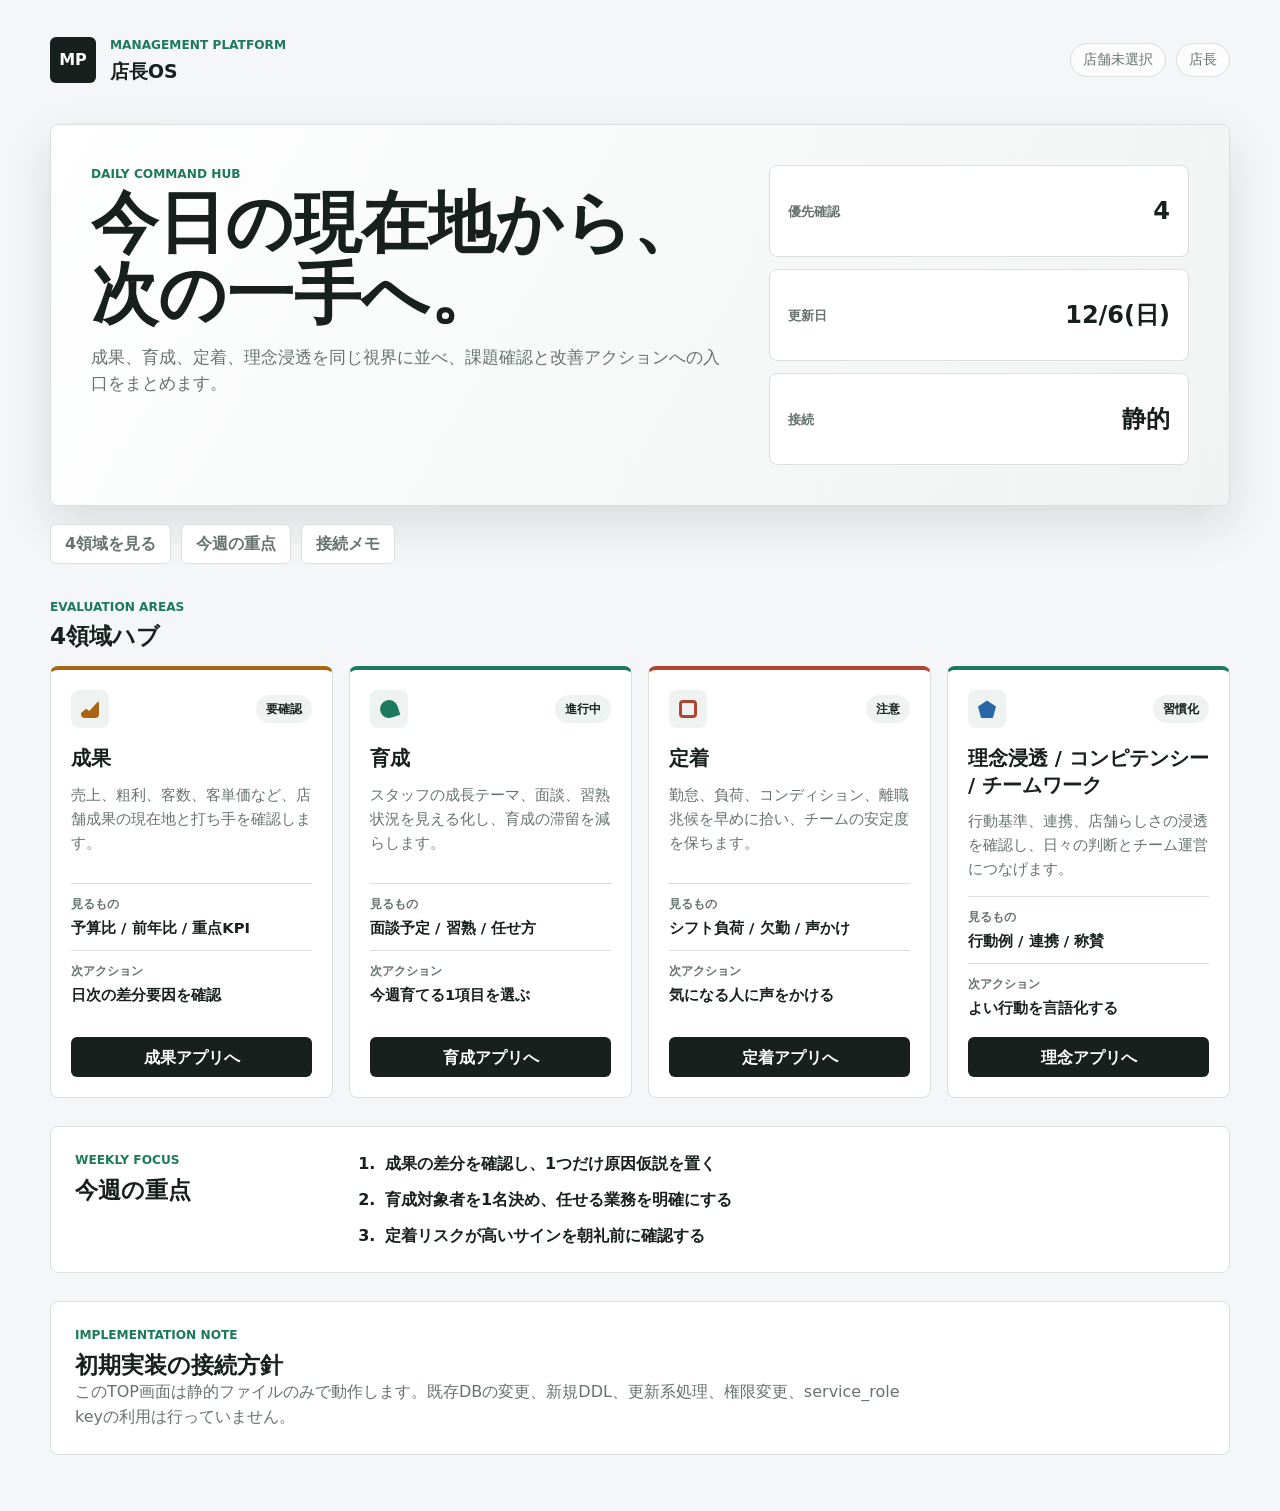
==== management-platform/index.html @ fd696320 "Add files via upload" ====
﻿<!doctype html>
<html lang="ja">
  <head>
    <meta charset="utf-8" />
    <meta name="viewport" content="width=device-width, initial-scale=1" />
    <title>店長Management Platform</title>
    <meta name="description" content="店長が成果、育成、定着、理念浸透の現在地と次アクションを確認するManagement Platform TOP画面" />
    <link rel="stylesheet" href="./styles.css" />
  </head>
  <body>
    <a class="skip-link" href="#domains">メインへ移動</a>
    <div class="app-shell">
      <header class="topbar" aria-label="Management Platform header">
        <div class="brand-lockup">
          <span class="brand-mark" aria-hidden="true">MP</span>
          <div>
            <p class="eyebrow">Management Platform</p>
            <h1>店長OS</h1>
          </div>
        </div>
        <div class="context-panel" aria-label="店舗コンテキスト">
          <span id="storeName">店舗未選択</span>
          <span id="managerName">店長</span>
        </div>
      </header>

      <main>
        <section class="hero" aria-labelledby="hero-title">
          <div class="hero-copy">
            <p class="eyebrow">Daily Command Hub</p>
            <h2 id="hero-title">今日の現在地から、次の一手へ。</h2>
            <p>成果、育成、定着、理念浸透を同じ視界に並べ、課題確認と改善アクションへの入口をまとめます。</p>
          </div>
          <div class="today-board" aria-label="本日の確認">
            <div><span class="metric-label">優先確認</span><strong id="priorityCount">4</strong></div>
            <div><span class="metric-label">更新日</span><strong id="updatedDate">-</strong></div>
            <div><span class="metric-label">接続</span><strong id="connectionState">静的</strong></div>
          </div>
        </section>

        <nav class="quick-actions" aria-label="クイックアクション">
          <a href="#domains">4領域を見る</a>
          <a href="#weekly-focus">今週の重点</a>
          <a href="#integration-note">接続メモ</a>
        </nav>

        <section class="section-heading" id="domains" aria-labelledby="domains-title">
          <p class="eyebrow">Evaluation Areas</p>
          <h2 id="domains-title">4領域ハブ</h2>
        </section>

        <section class="domain-grid" aria-label="店長評価4領域">
          <article class="domain-card" data-domain="sales" data-status="watch">
            <div class="card-topline"><span class="domain-icon sales" aria-hidden="true"></span><span class="status-chip" data-field="statusLabel">要確認</span></div>
            <h3>成果</h3>
            <p>売上、粗利、客数、客単価など、店舗成果の現在地と打ち手を確認します。</p>
            <dl class="card-metrics">
              <div><dt>見るもの</dt><dd>予算比 / 前年比 / 重点KPI</dd></div>
              <div><dt>次アクション</dt><dd><span data-field="nextAction">日次の差分要因を確認</span></dd></div>
            </dl>
            <a class="card-link" href="./sales/" aria-label="成果アプリへ移動">成果アプリへ</a>
          </article>

          <article class="domain-card" data-domain="training" data-status="steady">
            <div class="card-topline"><span class="domain-icon growth" aria-hidden="true"></span><span class="status-chip" data-field="statusLabel">進行中</span></div>
            <h3>育成</h3>
            <p>スタッフの成長テーマ、面談、習熟状況を見える化し、育成の滞留を減らします。</p>
            <dl class="card-metrics">
              <div><dt>見るもの</dt><dd>面談予定 / 習熟 / 任せ方</dd></div>
              <div><dt>次アクション</dt><dd><span data-field="nextAction">今週育てる1項目を選ぶ</span></dd></div>
            </dl>
            <a class="card-link" href="./training/" aria-label="育成アプリへ移動">育成アプリへ</a>
          </article>

          <article class="domain-card" data-domain="retention" data-status="risk">
            <div class="card-topline"><span class="domain-icon retention" aria-hidden="true"></span><span class="status-chip" data-field="statusLabel">注意</span></div>
            <h3>定着</h3>
            <p>勤怠、負荷、コンディション、離職兆候を早めに拾い、チームの安定度を保ちます。</p>
            <dl class="card-metrics">
              <div><dt>見るもの</dt><dd>シフト負荷 / 欠勤 / 声かけ</dd></div>
              <div><dt>次アクション</dt><dd><span data-field="nextAction">気になる人に声をかける</span></dd></div>
            </dl>
            <a class="card-link" href="./retention/" aria-label="定着アプリへ移動">定着アプリへ</a>
          </article>

          <article class="domain-card" data-domain="culture" data-status="steady">
            <div class="card-topline"><span class="domain-icon culture" aria-hidden="true"></span><span class="status-chip" data-field="statusLabel">習慣化</span></div>
            <h3>理念浸透 / コンピテンシー / チームワーク</h3>
            <p>行動基準、連携、店舗らしさの浸透を確認し、日々の判断とチーム運営につなげます。</p>
            <dl class="card-metrics">
              <div><dt>見るもの</dt><dd>行動例 / 連携 / 称賛</dd></div>
              <div><dt>次アクション</dt><dd><span data-field="nextAction">よい行動を言語化する</span></dd></div>
            </dl>
            <a class="card-link" href="./culture/" aria-label="理念浸透アプリへ移動">理念アプリへ</a>
          </article>
        </section>

        <section class="focus-band" id="weekly-focus" aria-labelledby="focus-title">
          <div><p class="eyebrow">Weekly Focus</p><h2 id="focus-title">今週の重点</h2></div>
          <ol class="focus-list">
            <li>成果の差分を確認し、1つだけ原因仮説を置く</li>
            <li>育成対象者を1名決め、任せる業務を明確にする</li>
            <li>定着リスクが高いサインを朝礼前に確認する</li>
          </ol>
        </section>

        <section class="integration-note" id="integration-note" aria-labelledby="integration-title">
          <p class="eyebrow">Implementation Note</p>
          <h2 id="integration-title">初期実装の接続方針</h2>
          <p>このTOP画面は静的ファイルのみで動作します。既存DBの変更、新規DDL、更新系処理、権限変更、service_role keyの利用は行っていません。</p>
        </section>
      </main>
    </div>
    <script src="./config.js"></script>
    <script src="./app.js"></script>
  </body>
</html>
---- management-platform/styles.css ----
﻿:root {
  --page: #f4f6f8;
  --surface: #ffffff;
  --surface-soft: #eef3f1;
  --ink: #17201c;
  --muted: #66736d;
  --line: #d9e0dc;
  --green: #1d7a5c;
  --blue: #2868a8;
  --amber: #a96612;
  --red: #b24532;
  --shadow: 0 18px 48px rgba(23, 32, 28, 0.12);
}

* { box-sizing: border-box; }
html { scroll-behavior: smooth; }
body {
  margin: 0;
  background: var(--page);
  color: var(--ink);
  font-family: "Hiragino Sans", "Yu Gothic", "Meiryo", system-ui, -apple-system, BlinkMacSystemFont, "Segoe UI", sans-serif;
  line-height: 1.6;
}
a { color: inherit; }

.skip-link {
  left: 16px;
  position: absolute;
  top: -48px;
  z-index: 20;
  background: var(--ink);
  color: white;
  padding: 10px 14px;
  border-radius: 4px;
}
.skip-link:focus { top: 16px; }

.app-shell {
  width: min(1180px, calc(100% - 32px));
  margin: 0 auto;
  padding: 24px 0 56px;
}

.topbar {
  min-height: 72px;
  display: flex;
  align-items: center;
  justify-content: space-between;
  gap: 16px;
}
.brand-lockup { display: flex; align-items: center; gap: 14px; }
.brand-mark {
  width: 46px;
  height: 46px;
  display: inline-grid;
  place-items: center;
  border-radius: 6px;
  background: var(--ink);
  color: white;
  font-weight: 800;
  letter-spacing: 0;
}
.eyebrow {
  margin: 0 0 4px;
  color: var(--green);
  font-size: 0.76rem;
  font-weight: 800;
  letter-spacing: 0;
  text-transform: uppercase;
}
h1, h2, h3, p { margin-top: 0; }
h1 { margin-bottom: 0; font-size: 1.18rem; line-height: 1.25; }
.context-panel { display: flex; align-items: center; gap: 10px; color: var(--muted); font-size: 0.9rem; }
.context-panel span {
  min-height: 34px;
  display: inline-flex;
  align-items: center;
  border: 1px solid var(--line);
  border-radius: 999px;
  background: rgba(255, 255, 255, 0.72);
  padding: 0 12px;
}

.hero {
  display: grid;
  grid-template-columns: minmax(0, 1fr) minmax(300px, 420px);
  gap: 28px;
  align-items: stretch;
  margin-top: 28px;
  padding: 40px;
  border: 1px solid var(--line);
  border-radius: 8px;
  background:
    linear-gradient(120deg, rgba(255, 255, 255, 0.98), rgba(238, 243, 241, 0.88)),
    repeating-linear-gradient(90deg, rgba(29, 122, 92, 0.08) 0 1px, transparent 1px 64px);
  box-shadow: var(--shadow);
}
.hero-copy { max-width: 720px; }
.hero h2 { margin-bottom: 14px; font-size: 4.2rem; line-height: 1.05; letter-spacing: 0; }
.hero p:not(.eyebrow) { max-width: 640px; margin-bottom: 0; color: var(--muted); font-size: 1.05rem; }
.today-board { display: grid; grid-template-columns: 1fr; gap: 12px; align-content: center; }
.today-board > div {
  min-height: 92px;
  display: flex;
  align-items: center;
  justify-content: space-between;
  gap: 16px;
  border: 1px solid var(--line);
  border-radius: 8px;
  background: var(--surface);
  padding: 18px;
}
.metric-label { color: var(--muted); font-size: 0.82rem; font-weight: 700; }
.today-board strong { font-size: 1.5rem; }

.quick-actions { display: flex; flex-wrap: wrap; gap: 10px; margin: 18px 0 34px; }
.quick-actions a, .card-link {
  min-height: 40px;
  display: inline-flex;
  align-items: center;
  justify-content: center;
  border-radius: 6px;
  font-weight: 800;
  text-decoration: none;
}
.quick-actions a { border: 1px solid var(--line); background: var(--surface); padding: 0 14px; color: var(--muted); }
.quick-actions a:hover, .quick-actions a:focus-visible { color: var(--ink); border-color: #a9b7b0; }

.section-heading { margin-bottom: 16px; }
.section-heading h2, .focus-band h2, .integration-note h2 { margin-bottom: 0; font-size: 1.45rem; line-height: 1.25; }
.domain-grid { display: grid; grid-template-columns: repeat(4, minmax(0, 1fr)); gap: 16px; }
.domain-card {
  min-height: 430px;
  display: flex;
  flex-direction: column;
  border: 1px solid var(--line);
  border-radius: 8px;
  background: var(--surface);
  padding: 20px;
}
.domain-card[data-status="risk"] { border-top: 4px solid var(--red); }
.domain-card[data-status="watch"] { border-top: 4px solid var(--amber); }
.domain-card[data-status="steady"] { border-top: 4px solid var(--green); }
.card-topline { display: flex; align-items: center; justify-content: space-between; gap: 12px; margin-bottom: 18px; }
.domain-icon { width: 38px; height: 38px; display: inline-block; border-radius: 8px; position: relative; background: var(--surface-soft); }
.domain-icon::after { content: ""; position: absolute; inset: 10px; border-radius: 4px; }
.domain-icon.sales::after { background: var(--amber); clip-path: polygon(0 70%, 28% 46%, 46% 58%, 100% 0, 100% 100%, 0 100%); }
.domain-icon.growth::after { background: var(--green); border-radius: 999px 999px 4px 999px; transform: rotate(-18deg); }
.domain-icon.retention::after { border: 3px solid var(--red); }
.domain-icon.culture::after { background: var(--blue); clip-path: polygon(50% 0, 100% 34%, 82% 100%, 18% 100%, 0 34%); }
.status-chip { min-height: 28px; display: inline-flex; align-items: center; border-radius: 999px; background: var(--surface-soft); color: var(--ink); padding: 0 10px; font-size: 0.78rem; font-weight: 800; }
.domain-card h3 { margin-bottom: 10px; font-size: 1.22rem; line-height: 1.35; }
.domain-card p { color: var(--muted); font-size: 0.94rem; }
.card-metrics { display: grid; gap: 10px; margin: auto 0 18px; }
.card-metrics div { border-top: 1px solid var(--line); padding-top: 10px; }
.card-metrics dt { color: var(--muted); font-size: 0.78rem; font-weight: 800; }
.card-metrics dd { margin: 2px 0 0; font-size: 0.92rem; font-weight: 700; }
.card-link { width: 100%; margin-top: auto; background: var(--ink); color: white; padding: 0 14px; }
.card-link:hover, .card-link:focus-visible { background: #2d3933; }

.focus-band, .integration-note { margin-top: 28px; border: 1px solid var(--line); border-radius: 8px; background: var(--surface); padding: 24px; }
.focus-band { display: grid; grid-template-columns: 260px minmax(0, 1fr); gap: 24px; }
.focus-list { display: grid; gap: 10px; margin: 0; padding-left: 22px; }
.focus-list li { padding-left: 4px; font-weight: 700; }
.integration-note p:not(.eyebrow) { max-width: 840px; margin-bottom: 0; color: var(--muted); }

@media (max-width: 980px) {
  .hero, .focus-band { grid-template-columns: 1fr; }
  .domain-grid { grid-template-columns: repeat(2, minmax(0, 1fr)); }
  .hero h2 { font-size: 3.1rem; }
}
@media (max-width: 640px) {
  .app-shell { width: min(100% - 20px, 1180px); padding-top: 12px; }
  .topbar, .context-panel { align-items: flex-start; flex-direction: column; }
  .context-panel { width: 100%; gap: 8px; }
  .context-panel span { width: 100%; }
  .hero { margin-top: 18px; padding: 24px 18px; }
  .hero h2 { font-size: 2.25rem; }
  .domain-grid { grid-template-columns: 1fr; }
  .domain-card { min-height: auto; }
}

.placeholder-page {
  max-width: 780px;
  margin-top: 56px;
  border: 1px solid var(--line);
  border-radius: 8px;
  background: var(--surface);
  padding: 32px;
  box-shadow: var(--shadow);
}
.placeholder-page h2 {
  margin-bottom: 14px;
  font-size: 2.4rem;
  line-height: 1.15;
  letter-spacing: 0;
}
.placeholder-page p:not(.eyebrow) {
  color: var(--muted);
}
.back-link {
  min-height: 40px;
  display: inline-flex;
  align-items: center;
  justify-content: center;
  margin-top: 10px;
  border-radius: 6px;
  background: var(--ink);
  color: white;
  font-weight: 800;
  padding: 0 14px;
  text-decoration: none;
}
.back-link:hover,
.back-link:focus-visible {
  background: #2d3933;
}
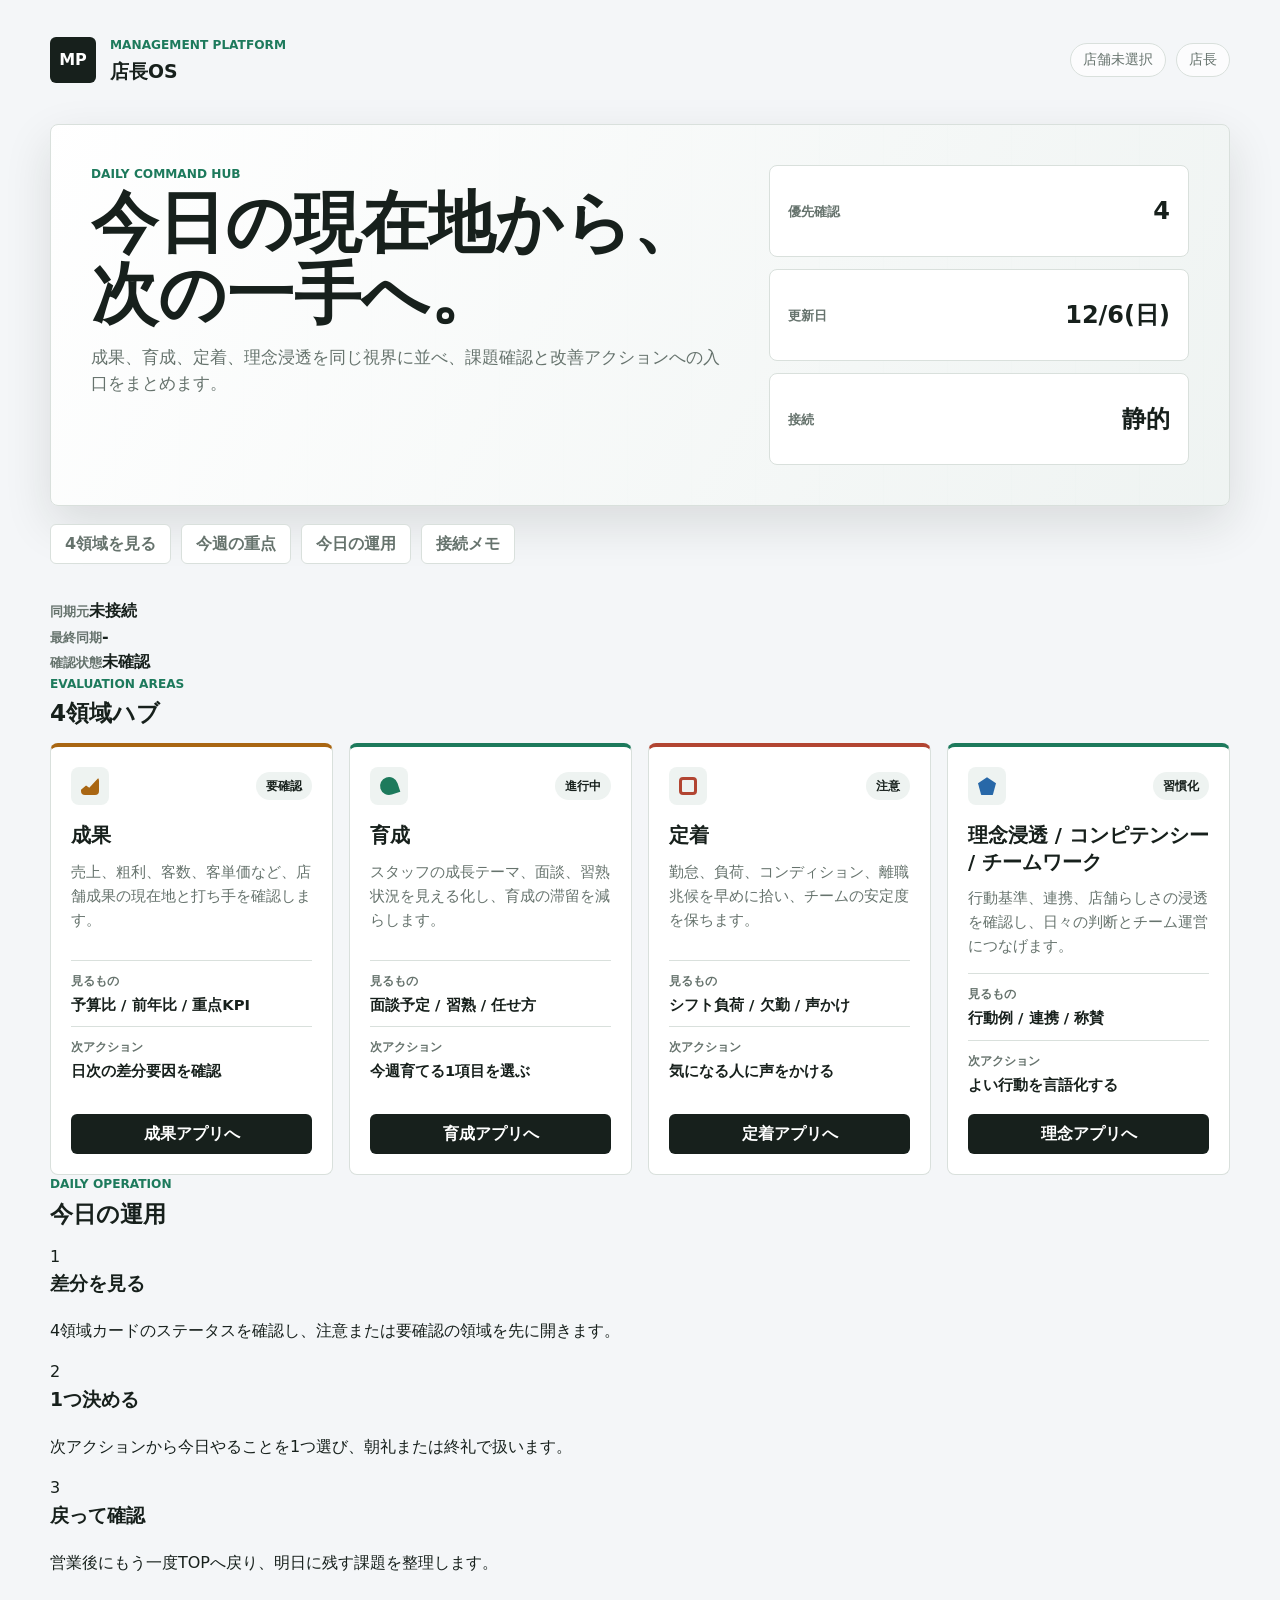
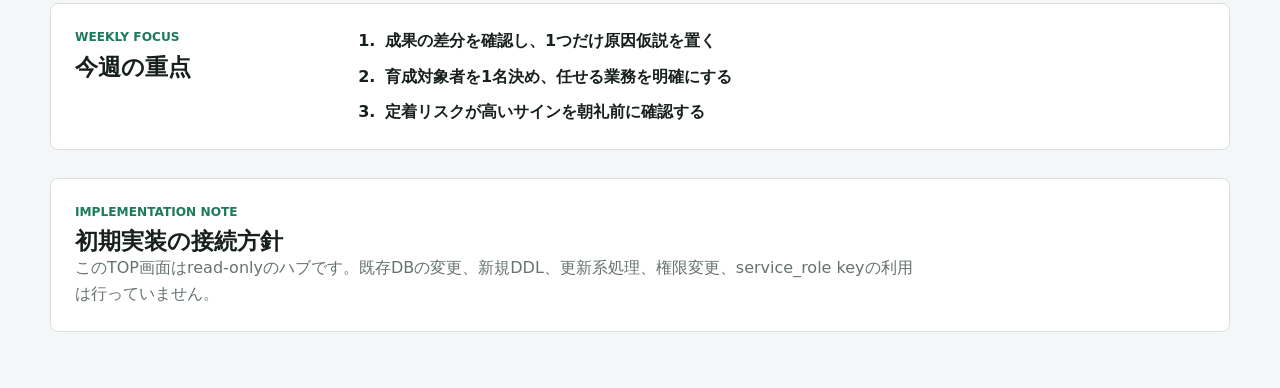
==== commit 7db29c1a: "Brush up management platform UI" ====
--- a/management-platform/index.html
+++ b/management-platform/index.html
@@ -41,8 +41,15 @@
         <nav class="quick-actions" aria-label="クイックアクション">
           <a href="#domains">4領域を見る</a>
           <a href="#weekly-focus">今週の重点</a>
+          <a href="#today-actions">今日の運用</a>
           <a href="#integration-note">接続メモ</a>
         </nav>
+
+        <section class="ops-strip" aria-label="運用状況">
+          <div><span class="metric-label">同期元</span><strong id="summarySource">未接続</strong></div>
+          <div><span class="metric-label">最終同期</span><strong id="lastSyncedAt">-</strong></div>
+          <div><span class="metric-label">確認状態</span><strong id="reviewState">未確認</strong></div>
+        </section>
 
         <section class="section-heading" id="domains" aria-labelledby="domains-title">
           <p class="eyebrow">Evaluation Areas</p>
@@ -53,46 +60,70 @@
           <article class="domain-card" data-domain="sales" data-status="watch">
             <div class="card-topline"><span class="domain-icon sales" aria-hidden="true"></span><span class="status-chip" data-field="statusLabel">要確認</span></div>
             <h3>成果</h3>
-            <p>売上、粗利、客数、客単価など、店舗成果の現在地と打ち手を確認します。</p>
+            <p data-field="domainSummary">売上、粗利、客数、客単価など、店舗成果の現在地と打ち手を確認します。</p>
             <dl class="card-metrics">
               <div><dt>見るもの</dt><dd>予算比 / 前年比 / 重点KPI</dd></div>
               <div><dt>次アクション</dt><dd><span data-field="nextAction">日次の差分要因を確認</span></dd></div>
             </dl>
-            <a class="card-link" href="./sales/" aria-label="成果アプリへ移動">成果アプリへ</a>
+            <a class="card-link" href="https://script.google.com/macros/s/AKfycbyZo63D_wNZaDIaAtHycoyLkWolAkKbf4u1-_vK8gCiveAQz0XOMLBEYVB-SSQOfNx4/exec" target="_blank" rel="noopener noreferrer" aria-label="成果アプリを新しいタブで開く">成果アプリへ</a>
           </article>
 
           <article class="domain-card" data-domain="training" data-status="steady">
             <div class="card-topline"><span class="domain-icon growth" aria-hidden="true"></span><span class="status-chip" data-field="statusLabel">進行中</span></div>
             <h3>育成</h3>
-            <p>スタッフの成長テーマ、面談、習熟状況を見える化し、育成の滞留を減らします。</p>
+            <p data-field="domainSummary">スタッフの成長テーマ、面談、習熟状況を見える化し、育成の滞留を減らします。</p>
             <dl class="card-metrics">
               <div><dt>見るもの</dt><dd>面談予定 / 習熟 / 任せ方</dd></div>
               <div><dt>次アクション</dt><dd><span data-field="nextAction">今週育てる1項目を選ぶ</span></dd></div>
             </dl>
-            <a class="card-link" href="./training/" aria-label="育成アプリへ移動">育成アプリへ</a>
+            <a class="card-link" href="https://script.google.com/a/macros/idea-nov.com/s/AKfycbxKLThF4TN18-OwaOFKbqwoPPSAHB7HH4v3_IkTXEmAGrhDJyzS1GfkfC1GFGiA7vUZew/exec?page=home" target="_blank" rel="noopener noreferrer" aria-label="育成アプリを新しいタブで開く">育成アプリへ</a>
           </article>
 
           <article class="domain-card" data-domain="retention" data-status="risk">
             <div class="card-topline"><span class="domain-icon retention" aria-hidden="true"></span><span class="status-chip" data-field="statusLabel">注意</span></div>
             <h3>定着</h3>
-            <p>勤怠、負荷、コンディション、離職兆候を早めに拾い、チームの安定度を保ちます。</p>
+            <p data-field="domainSummary">勤怠、負荷、コンディション、離職兆候を早めに拾い、チームの安定度を保ちます。</p>
             <dl class="card-metrics">
               <div><dt>見るもの</dt><dd>シフト負荷 / 欠勤 / 声かけ</dd></div>
               <div><dt>次アクション</dt><dd><span data-field="nextAction">気になる人に声をかける</span></dd></div>
             </dl>
-            <a class="card-link" href="./retention/" aria-label="定着アプリへ移動">定着アプリへ</a>
+            <a class="card-link" href="https://script.google.com/a/macros/idea-nov.com/s/AKfycbwW8YZDEC_KAcWTD1Xym1un5qFlgoDW9KzBvENLfnbrCECn0WUTMC3d2RikfP9NiAER/exec" target="_blank" rel="noopener noreferrer" aria-label="定着アプリを新しいタブで開く">定着アプリへ</a>
           </article>
 
           <article class="domain-card" data-domain="culture" data-status="steady">
             <div class="card-topline"><span class="domain-icon culture" aria-hidden="true"></span><span class="status-chip" data-field="statusLabel">習慣化</span></div>
             <h3>理念浸透 / コンピテンシー / チームワーク</h3>
-            <p>行動基準、連携、店舗らしさの浸透を確認し、日々の判断とチーム運営につなげます。</p>
+            <p data-field="domainSummary">行動基準、連携、店舗らしさの浸透を確認し、日々の判断とチーム運営につなげます。</p>
             <dl class="card-metrics">
               <div><dt>見るもの</dt><dd>行動例 / 連携 / 称賛</dd></div>
               <div><dt>次アクション</dt><dd><span data-field="nextAction">よい行動を言語化する</span></dd></div>
             </dl>
             <a class="card-link" href="./culture/" aria-label="理念浸透アプリへ移動">理念アプリへ</a>
           </article>
+        </section>
+
+        <section class="today-actions" id="today-actions" aria-labelledby="today-actions-title">
+          <div class="section-heading compact">
+            <p class="eyebrow">Daily Operation</p>
+            <h2 id="today-actions-title">今日の運用</h2>
+          </div>
+          <div class="action-board">
+            <article>
+              <span class="step-number">1</span>
+              <h3>差分を見る</h3>
+              <p>4領域カードのステータスを確認し、注意または要確認の領域を先に開きます。</p>
+            </article>
+            <article>
+              <span class="step-number">2</span>
+              <h3>1つ決める</h3>
+              <p>次アクションから今日やることを1つ選び、朝礼または終礼で扱います。</p>
+            </article>
+            <article>
+              <span class="step-number">3</span>
+              <h3>戻って確認</h3>
+              <p>営業後にもう一度TOPへ戻り、明日に残す課題を整理します。</p>
+            </article>
+          </div>
         </section>
 
         <section class="focus-band" id="weekly-focus" aria-labelledby="focus-title">
@@ -107,11 +138,11 @@
         <section class="integration-note" id="integration-note" aria-labelledby="integration-title">
           <p class="eyebrow">Implementation Note</p>
           <h2 id="integration-title">初期実装の接続方針</h2>
-          <p>このTOP画面は静的ファイルのみで動作します。既存DBの変更、新規DDL、更新系処理、権限変更、service_role keyの利用は行っていません。</p>
+          <p>このTOP画面はread-onlyのハブです。既存DBの変更、新規DDL、更新系処理、権限変更、service_role keyの利用は行っていません。</p>
         </section>
       </main>
     </div>
-    <script src="./config.js"></script>
+    <script src="./config.js"></script>
     <script src="./app.js"></script>
   </body>
 </html>
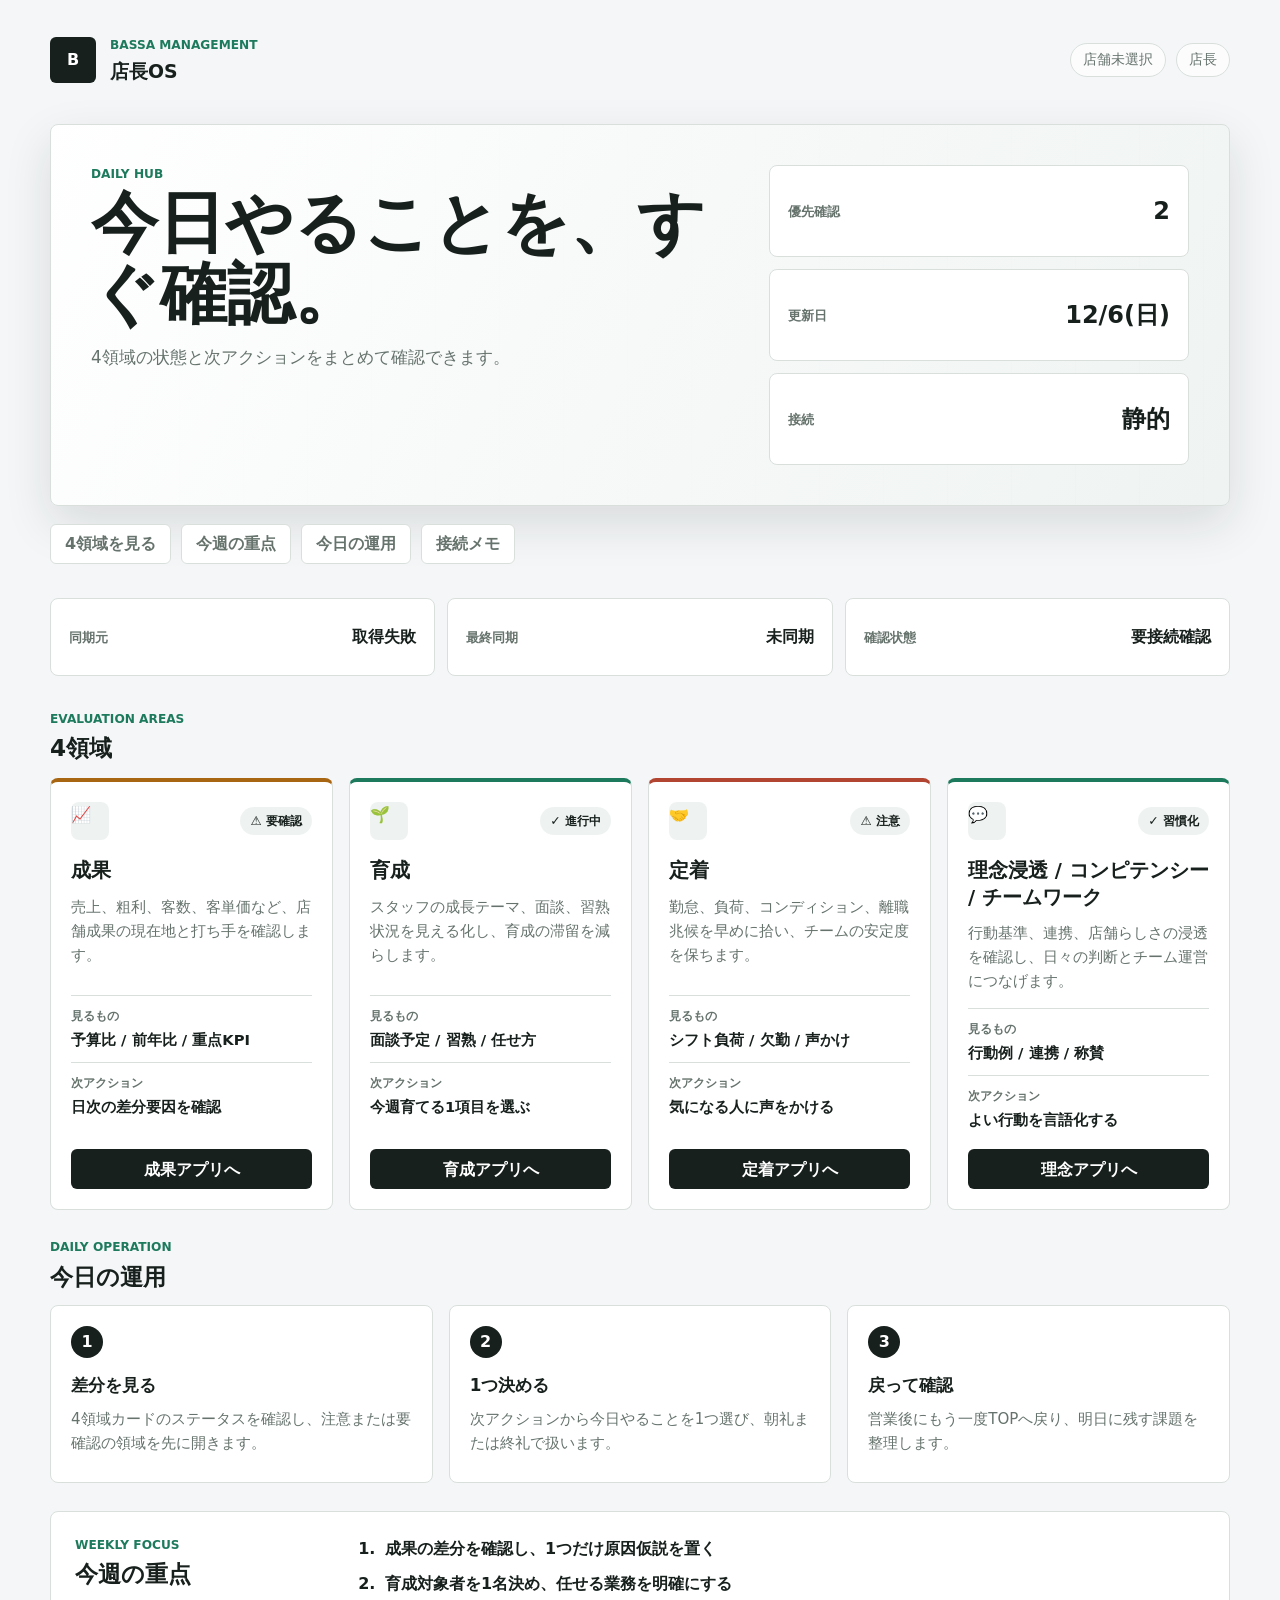
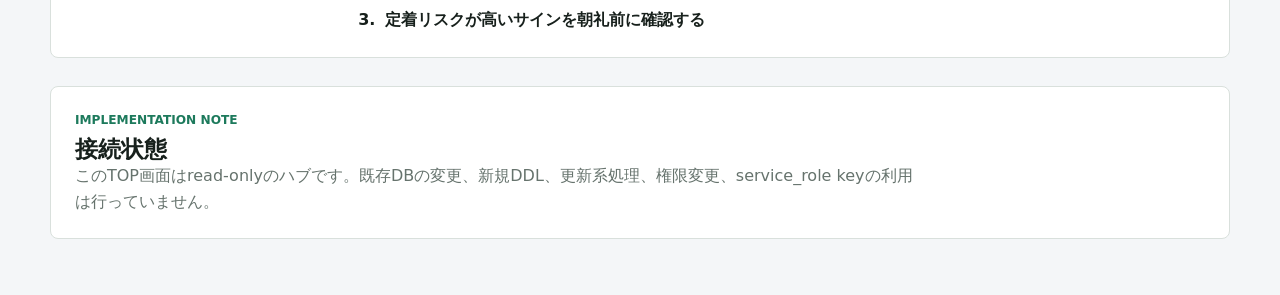
==== commit 6640f16f: "Apply BASSA design system tone" ====
--- a/management-platform/index.html
+++ b/management-platform/index.html
@@ -12,9 +12,9 @@
     <div class="app-shell">
       <header class="topbar" aria-label="Management Platform header">
         <div class="brand-lockup">
-          <span class="brand-mark" aria-hidden="true">MP</span>
+          <span class="brand-mark" aria-hidden="true">B</span>
           <div>
-            <p class="eyebrow">Management Platform</p>
+            <p class="eyebrow">BASSA Management</p>
             <h1>店長OS</h1>
           </div>
         </div>
@@ -27,9 +27,9 @@
       <main>
         <section class="hero" aria-labelledby="hero-title">
           <div class="hero-copy">
-            <p class="eyebrow">Daily Command Hub</p>
-            <h2 id="hero-title">今日の現在地から、次の一手へ。</h2>
-            <p>成果、育成、定着、理念浸透を同じ視界に並べ、課題確認と改善アクションへの入口をまとめます。</p>
+            <p class="eyebrow">Daily Hub</p>
+            <h2 id="hero-title">今日やることを、すぐ確認。</h2>
+            <p>4領域の状態と次アクションをまとめて確認できます。</p>
           </div>
           <div class="today-board" aria-label="本日の確認">
             <div><span class="metric-label">優先確認</span><strong id="priorityCount">4</strong></div>
@@ -53,12 +53,12 @@
 
         <section class="section-heading" id="domains" aria-labelledby="domains-title">
           <p class="eyebrow">Evaluation Areas</p>
-          <h2 id="domains-title">4領域ハブ</h2>
+          <h2 id="domains-title">4領域</h2>
         </section>
 
         <section class="domain-grid" aria-label="店長評価4領域">
           <article class="domain-card" data-domain="sales" data-status="watch">
-            <div class="card-topline"><span class="domain-icon sales" aria-hidden="true"></span><span class="status-chip" data-field="statusLabel">要確認</span></div>
+            <div class="card-topline"><span class="domain-icon" aria-hidden="true">📈</span><span class="status-chip" data-field="statusLabel">⚠️ 要確認</span></div>
             <h3>成果</h3>
             <p data-field="domainSummary">売上、粗利、客数、客単価など、店舗成果の現在地と打ち手を確認します。</p>
             <dl class="card-metrics">
@@ -69,7 +69,7 @@
           </article>
 
           <article class="domain-card" data-domain="training" data-status="steady">
-            <div class="card-topline"><span class="domain-icon growth" aria-hidden="true"></span><span class="status-chip" data-field="statusLabel">進行中</span></div>
+            <div class="card-topline"><span class="domain-icon" aria-hidden="true">🌱</span><span class="status-chip" data-field="statusLabel">✓ 進行中</span></div>
             <h3>育成</h3>
             <p data-field="domainSummary">スタッフの成長テーマ、面談、習熟状況を見える化し、育成の滞留を減らします。</p>
             <dl class="card-metrics">
@@ -80,7 +80,7 @@
           </article>
 
           <article class="domain-card" data-domain="retention" data-status="risk">
-            <div class="card-topline"><span class="domain-icon retention" aria-hidden="true"></span><span class="status-chip" data-field="statusLabel">注意</span></div>
+            <div class="card-topline"><span class="domain-icon" aria-hidden="true">🤝</span><span class="status-chip" data-field="statusLabel">⚠️ 注意</span></div>
             <h3>定着</h3>
             <p data-field="domainSummary">勤怠、負荷、コンディション、離職兆候を早めに拾い、チームの安定度を保ちます。</p>
             <dl class="card-metrics">
@@ -91,7 +91,7 @@
           </article>
 
           <article class="domain-card" data-domain="culture" data-status="steady">
-            <div class="card-topline"><span class="domain-icon culture" aria-hidden="true"></span><span class="status-chip" data-field="statusLabel">習慣化</span></div>
+            <div class="card-topline"><span class="domain-icon" aria-hidden="true">💬</span><span class="status-chip" data-field="statusLabel">✓ 習慣化</span></div>
             <h3>理念浸透 / コンピテンシー / チームワーク</h3>
             <p data-field="domainSummary">行動基準、連携、店舗らしさの浸透を確認し、日々の判断とチーム運営につなげます。</p>
             <dl class="card-metrics">
@@ -137,7 +137,7 @@
 
         <section class="integration-note" id="integration-note" aria-labelledby="integration-title">
           <p class="eyebrow">Implementation Note</p>
-          <h2 id="integration-title">初期実装の接続方針</h2>
+          <h2 id="integration-title">接続状態</h2>
           <p>このTOP画面はread-onlyのハブです。既存DBの変更、新規DDL、更新系処理、権限変更、service_role keyの利用は行っていません。</p>
         </section>
       </main>
@@ -148,3 +148,5 @@
 </html>
 
 
+
+
--- a/management-platform/styles.css
+++ b/management-platform/styles.css
@@ -215,3 +215,69 @@
 .back-link:focus-visible {
   background: #2d3933;
 }
+
+.ops-strip {
+  display: grid;
+  grid-template-columns: repeat(3, minmax(0, 1fr));
+  gap: 12px;
+  margin: 0 0 34px;
+}
+.ops-strip > div {
+  min-height: 78px;
+  display: flex;
+  align-items: center;
+  justify-content: space-between;
+  gap: 12px;
+  border: 1px solid var(--line);
+  border-radius: 8px;
+  background: var(--surface);
+  padding: 16px 18px;
+}
+.ops-strip strong {
+  font-size: 1rem;
+  text-align: right;
+}
+.section-heading.compact {
+  margin-bottom: 14px;
+}
+.today-actions {
+  margin-top: 28px;
+}
+.action-board {
+  display: grid;
+  grid-template-columns: repeat(3, minmax(0, 1fr));
+  gap: 16px;
+}
+.action-board article {
+  min-height: 178px;
+  border: 1px solid var(--line);
+  border-radius: 8px;
+  background: var(--surface);
+  padding: 20px;
+}
+.step-number {
+  width: 32px;
+  height: 32px;
+  display: inline-grid;
+  place-items: center;
+  border-radius: 999px;
+  background: var(--ink);
+  color: white;
+  font-weight: 800;
+  margin-bottom: 14px;
+}
+.action-board h3 {
+  margin-bottom: 8px;
+  font-size: 1.05rem;
+}
+.action-board p {
+  color: var(--muted);
+  margin-bottom: 0;
+  font-size: 0.94rem;
+}
+@media (max-width: 980px) {
+  .ops-strip,
+  .action-board {
+    grid-template-columns: 1fr;
+  }
+}
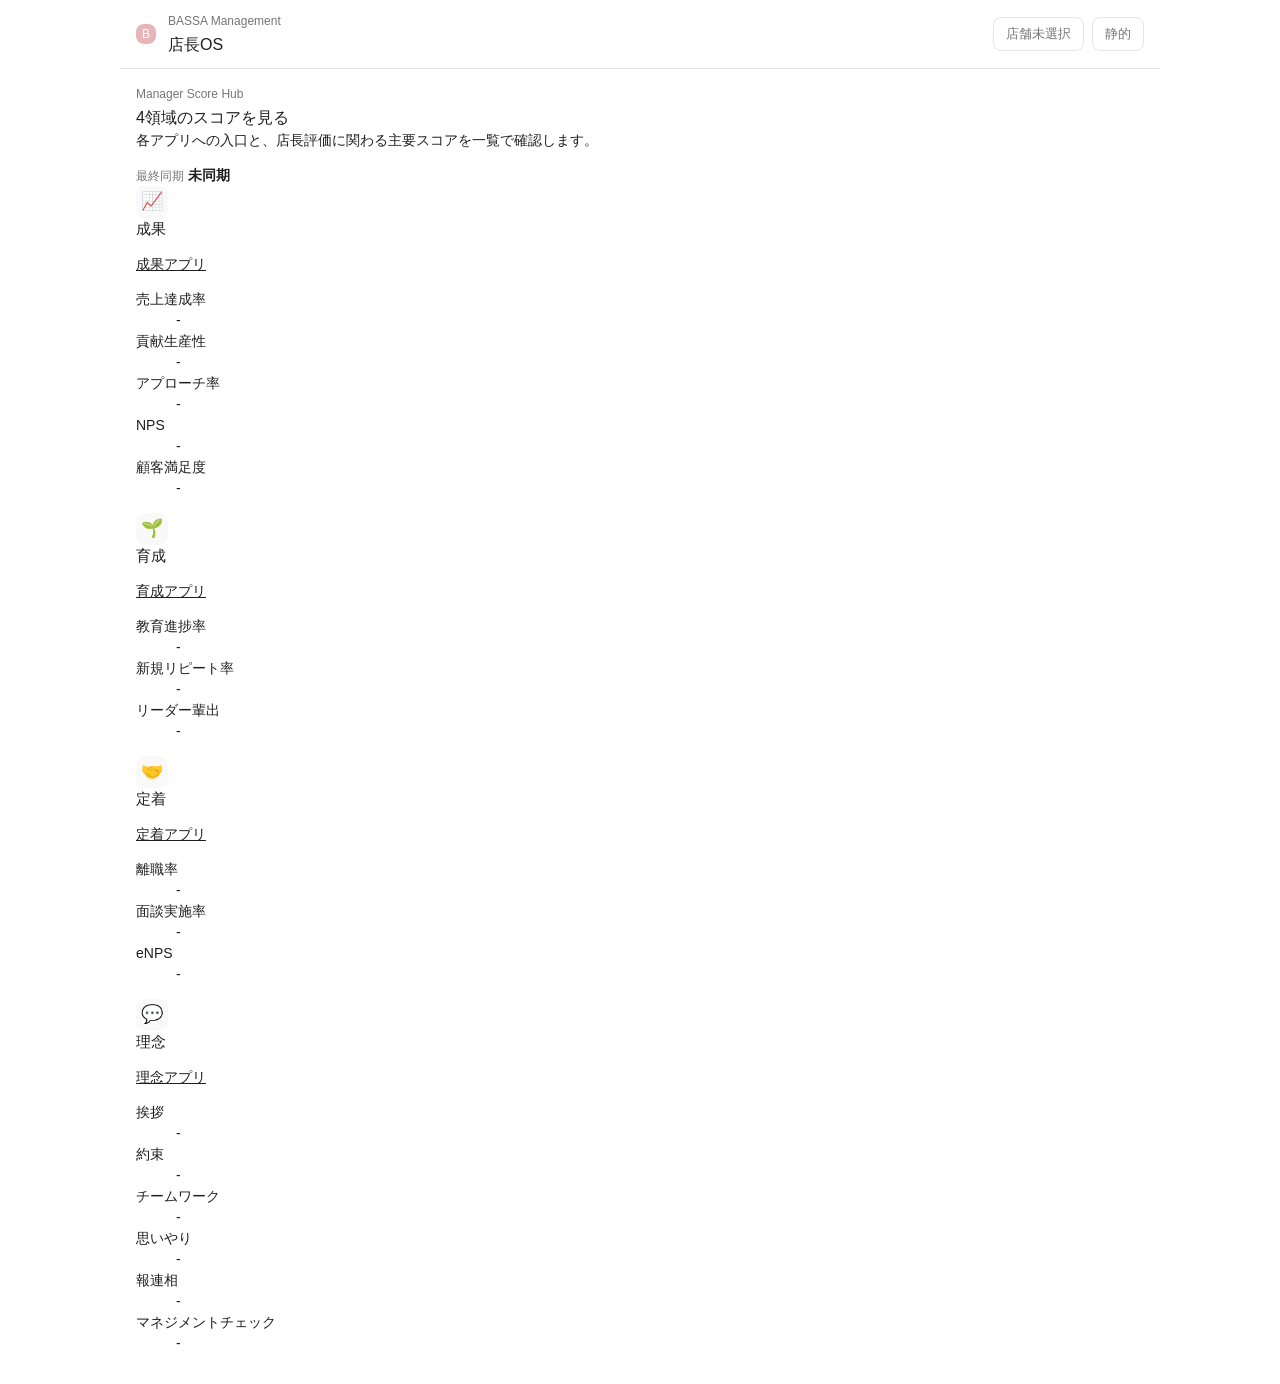
==== commit 4936c948: "Simplify platform to score hub" ====
--- a/management-platform/index.html
+++ b/management-platform/index.html
@@ -4,11 +4,11 @@
     <meta charset="utf-8" />
     <meta name="viewport" content="width=device-width, initial-scale=1" />
     <title>店長Management Platform</title>
-    <meta name="description" content="店長が成果、育成、定着、理念浸透の現在地と次アクションを確認するManagement Platform TOP画面" />
+    <meta name="description" content="店長評価4領域のアプリリンクと主要スコアを確認するTOP画面" />
     <link rel="stylesheet" href="./styles.css" />
   </head>
   <body>
-    <a class="skip-link" href="#domains">メインへ移動</a>
+    <a class="skip-link" href="#score-grid">メインへ移動</a>
     <div class="app-shell">
       <header class="topbar" aria-label="Management Platform header">
         <div class="brand-lockup">
@@ -20,125 +20,88 @@
         </div>
         <div class="context-panel" aria-label="店舗コンテキスト">
           <span id="storeName">店舗未選択</span>
-          <span id="managerName">店長</span>
+          <span id="connectionState">接続確認中</span>
         </div>
       </header>
 
       <main>
-        <section class="hero" aria-labelledby="hero-title">
-          <div class="hero-copy">
-            <p class="eyebrow">Daily Hub</p>
-            <h2 id="hero-title">今日やることを、すぐ確認。</h2>
-            <p>4領域の状態と次アクションをまとめて確認できます。</p>
+        <section class="page-intro" aria-labelledby="page-title">
+          <div>
+            <p class="eyebrow">Manager Score Hub</p>
+            <h2 id="page-title">4領域のスコアを見る</h2>
+            <p>各アプリへの入口と、店長評価に関わる主要スコアを一覧で確認します。</p>
           </div>
-          <div class="today-board" aria-label="本日の確認">
-            <div><span class="metric-label">優先確認</span><strong id="priorityCount">4</strong></div>
-            <div><span class="metric-label">更新日</span><strong id="updatedDate">-</strong></div>
-            <div><span class="metric-label">接続</span><strong id="connectionState">静的</strong></div>
+          <div class="sync-card" aria-label="同期状態">
+            <span class="metric-label">最終同期</span>
+            <strong id="lastSyncedAt">-</strong>
           </div>
         </section>
 
-        <nav class="quick-actions" aria-label="クイックアクション">
-          <a href="#domains">4領域を見る</a>
-          <a href="#weekly-focus">今週の重点</a>
-          <a href="#today-actions">今日の運用</a>
-          <a href="#integration-note">接続メモ</a>
-        </nav>
-
-        <section class="ops-strip" aria-label="運用状況">
-          <div><span class="metric-label">同期元</span><strong id="summarySource">未接続</strong></div>
-          <div><span class="metric-label">最終同期</span><strong id="lastSyncedAt">-</strong></div>
-          <div><span class="metric-label">確認状態</span><strong id="reviewState">未確認</strong></div>
-        </section>
-
-        <section class="section-heading" id="domains" aria-labelledby="domains-title">
-          <p class="eyebrow">Evaluation Areas</p>
-          <h2 id="domains-title">4領域</h2>
-        </section>
-
-        <section class="domain-grid" aria-label="店長評価4領域">
-          <article class="domain-card" data-domain="sales" data-status="watch">
-            <div class="card-topline"><span class="domain-icon" aria-hidden="true">📈</span><span class="status-chip" data-field="statusLabel">⚠️ 要確認</span></div>
-            <h3>成果</h3>
-            <p data-field="domainSummary">売上、粗利、客数、客単価など、店舗成果の現在地と打ち手を確認します。</p>
-            <dl class="card-metrics">
-              <div><dt>見るもの</dt><dd>予算比 / 前年比 / 重点KPI</dd></div>
-              <div><dt>次アクション</dt><dd><span data-field="nextAction">日次の差分要因を確認</span></dd></div>
+        <section class="score-grid" id="score-grid" aria-label="店長評価スコア一覧">
+          <article class="score-card" data-domain="sales">
+            <div class="card-heading">
+              <div>
+                <span class="domain-icon" aria-hidden="true">📈</span>
+                <h3>成果</h3>
+              </div>
+              <a class="app-link" href="https://script.google.com/macros/s/AKfycbyZo63D_wNZaDIaAtHycoyLkWolAkKbf4u1-_vK8gCiveAQz0XOMLBEYVB-SSQOfNx4/exec" target="_blank" rel="noopener noreferrer">成果アプリ</a>
+            </div>
+            <dl class="score-list">
+              <div><dt>売上達成率</dt><dd data-score="sales.salesAchievement">-</dd></div>
+              <div><dt>貢献生産性</dt><dd data-score="sales.contributionProductivity">-</dd></div>
+              <div><dt>アプローチ率</dt><dd data-score="sales.approachRate">-</dd></div>
+              <div><dt>NPS</dt><dd data-score="sales.nps">-</dd></div>
+              <div><dt>顧客満足度</dt><dd data-score="sales.customerSatisfaction">-</dd></div>
             </dl>
-            <a class="card-link" href="https://script.google.com/macros/s/AKfycbyZo63D_wNZaDIaAtHycoyLkWolAkKbf4u1-_vK8gCiveAQz0XOMLBEYVB-SSQOfNx4/exec" target="_blank" rel="noopener noreferrer" aria-label="成果アプリを新しいタブで開く">成果アプリへ</a>
           </article>
 
-          <article class="domain-card" data-domain="training" data-status="steady">
-            <div class="card-topline"><span class="domain-icon" aria-hidden="true">🌱</span><span class="status-chip" data-field="statusLabel">✓ 進行中</span></div>
-            <h3>育成</h3>
-            <p data-field="domainSummary">スタッフの成長テーマ、面談、習熟状況を見える化し、育成の滞留を減らします。</p>
-            <dl class="card-metrics">
-              <div><dt>見るもの</dt><dd>面談予定 / 習熟 / 任せ方</dd></div>
-              <div><dt>次アクション</dt><dd><span data-field="nextAction">今週育てる1項目を選ぶ</span></dd></div>
+          <article class="score-card" data-domain="training">
+            <div class="card-heading">
+              <div>
+                <span class="domain-icon" aria-hidden="true">🌱</span>
+                <h3>育成</h3>
+              </div>
+              <a class="app-link" href="https://script.google.com/a/macros/idea-nov.com/s/AKfycbxKLThF4TN18-OwaOFKbqwoPPSAHB7HH4v3_IkTXEmAGrhDJyzS1GfkfC1GFGiA7vUZew/exec?page=home" target="_blank" rel="noopener noreferrer">育成アプリ</a>
+            </div>
+            <dl class="score-list">
+              <div><dt>教育進捗率</dt><dd data-score="training.educationProgress">-</dd></div>
+              <div><dt>新規リピート率</dt><dd data-score="training.newRepeatRate">-</dd></div>
+              <div><dt>リーダー輩出</dt><dd data-score="training.leaderDevelopment">-</dd></div>
             </dl>
-            <a class="card-link" href="https://script.google.com/a/macros/idea-nov.com/s/AKfycbxKLThF4TN18-OwaOFKbqwoPPSAHB7HH4v3_IkTXEmAGrhDJyzS1GfkfC1GFGiA7vUZew/exec?page=home" target="_blank" rel="noopener noreferrer" aria-label="育成アプリを新しいタブで開く">育成アプリへ</a>
           </article>
 
-          <article class="domain-card" data-domain="retention" data-status="risk">
-            <div class="card-topline"><span class="domain-icon" aria-hidden="true">🤝</span><span class="status-chip" data-field="statusLabel">⚠️ 注意</span></div>
-            <h3>定着</h3>
-            <p data-field="domainSummary">勤怠、負荷、コンディション、離職兆候を早めに拾い、チームの安定度を保ちます。</p>
-            <dl class="card-metrics">
-              <div><dt>見るもの</dt><dd>シフト負荷 / 欠勤 / 声かけ</dd></div>
-              <div><dt>次アクション</dt><dd><span data-field="nextAction">気になる人に声をかける</span></dd></div>
+          <article class="score-card" data-domain="retention">
+            <div class="card-heading">
+              <div>
+                <span class="domain-icon" aria-hidden="true">🤝</span>
+                <h3>定着</h3>
+              </div>
+              <a class="app-link" href="https://script.google.com/a/macros/idea-nov.com/s/AKfycbwW8YZDEC_KAcWTD1Xym1un5qFlgoDW9KzBvENLfnbrCECn0WUTMC3d2RikfP9NiAER/exec" target="_blank" rel="noopener noreferrer">定着アプリ</a>
+            </div>
+            <dl class="score-list">
+              <div><dt>離職率</dt><dd data-score="retention.turnoverRate">-</dd></div>
+              <div><dt>面談実施率</dt><dd data-score="retention.interviewRate">-</dd></div>
+              <div><dt>eNPS</dt><dd data-score="retention.enps">-</dd></div>
             </dl>
-            <a class="card-link" href="https://script.google.com/a/macros/idea-nov.com/s/AKfycbwW8YZDEC_KAcWTD1Xym1un5qFlgoDW9KzBvENLfnbrCECn0WUTMC3d2RikfP9NiAER/exec" target="_blank" rel="noopener noreferrer" aria-label="定着アプリを新しいタブで開く">定着アプリへ</a>
           </article>
 
-          <article class="domain-card" data-domain="culture" data-status="steady">
-            <div class="card-topline"><span class="domain-icon" aria-hidden="true">💬</span><span class="status-chip" data-field="statusLabel">✓ 習慣化</span></div>
-            <h3>理念浸透 / コンピテンシー / チームワーク</h3>
-            <p data-field="domainSummary">行動基準、連携、店舗らしさの浸透を確認し、日々の判断とチーム運営につなげます。</p>
-            <dl class="card-metrics">
-              <div><dt>見るもの</dt><dd>行動例 / 連携 / 称賛</dd></div>
-              <div><dt>次アクション</dt><dd><span data-field="nextAction">よい行動を言語化する</span></dd></div>
+          <article class="score-card" data-domain="culture">
+            <div class="card-heading">
+              <div>
+                <span class="domain-icon" aria-hidden="true">💬</span>
+                <h3>理念</h3>
+              </div>
+              <a class="app-link secondary" href="./culture/">理念アプリ</a>
+            </div>
+            <dl class="score-list">
+              <div><dt>挨拶</dt><dd data-score="culture.greeting">-</dd></div>
+              <div><dt>約束</dt><dd data-score="culture.promise">-</dd></div>
+              <div><dt>チームワーク</dt><dd data-score="culture.teamwork">-</dd></div>
+              <div><dt>思いやり</dt><dd data-score="culture.consideration">-</dd></div>
+              <div><dt>報連相</dt><dd data-score="culture.reporting">-</dd></div>
+              <div><dt>マネジメントチェック</dt><dd data-score="culture.managementCheck">-</dd></div>
             </dl>
-            <a class="card-link" href="./culture/" aria-label="理念浸透アプリへ移動">理念アプリへ</a>
           </article>
-        </section>
-
-        <section class="today-actions" id="today-actions" aria-labelledby="today-actions-title">
-          <div class="section-heading compact">
-            <p class="eyebrow">Daily Operation</p>
-            <h2 id="today-actions-title">今日の運用</h2>
-          </div>
-          <div class="action-board">
-            <article>
-              <span class="step-number">1</span>
-              <h3>差分を見る</h3>
-              <p>4領域カードのステータスを確認し、注意または要確認の領域を先に開きます。</p>
-            </article>
-            <article>
-              <span class="step-number">2</span>
-              <h3>1つ決める</h3>
-              <p>次アクションから今日やることを1つ選び、朝礼または終礼で扱います。</p>
-            </article>
-            <article>
-              <span class="step-number">3</span>
-              <h3>戻って確認</h3>
-              <p>営業後にもう一度TOPへ戻り、明日に残す課題を整理します。</p>
-            </article>
-          </div>
-        </section>
-
-        <section class="focus-band" id="weekly-focus" aria-labelledby="focus-title">
-          <div><p class="eyebrow">Weekly Focus</p><h2 id="focus-title">今週の重点</h2></div>
-          <ol class="focus-list">
-            <li>成果の差分を確認し、1つだけ原因仮説を置く</li>
-            <li>育成対象者を1名決め、任せる業務を明確にする</li>
-            <li>定着リスクが高いサインを朝礼前に確認する</li>
-          </ol>
-        </section>
-
-        <section class="integration-note" id="integration-note" aria-labelledby="integration-title">
-          <p class="eyebrow">Implementation Note</p>
-          <h2 id="integration-title">接続状態</h2>
-          <p>このTOP画面はread-onlyのハブです。既存DBの変更、新規DDL、更新系処理、権限変更、service_role keyの利用は行っていません。</p>
         </section>
       </main>
     </div>
@@ -146,7 +109,3 @@
     <script src="./app.js"></script>
   </body>
 </html>
-
-
-
-
--- a/management-platform/styles.css
+++ b/management-platform/styles.css
@@ -1,283 +1,329 @@
 ﻿:root {
-  --page: #f4f6f8;
-  --surface: #ffffff;
-  --surface-soft: #eef3f1;
-  --ink: #17201c;
-  --muted: #66736d;
-  --line: #d9e0dc;
-  --green: #1d7a5c;
-  --blue: #2868a8;
-  --amber: #a96612;
-  --red: #b24532;
-  --shadow: 0 18px 48px rgba(23, 32, 28, 0.12);
+  --bg-primary: #ffffff;
+  --text-primary: #1f1f1f;
+  --text-secondary: #767676;
+  --color-bassa: #e8b4b8;
+  --color-bassa-hover: #d9959f;
+  --color-alert: #ff3b30;
+  --color-success: #34c759;
+  --border-light: #e5e5e5;
+  --surface-soft: #f9f9f9;
+  --button-soft: #f0f0f0;
+  --spacing-xs: 4px;
+  --spacing-sm: 8px;
+  --spacing-md: 12px;
+  --spacing-lg: 16px;
+  --spacing-xl: 24px;
+  --radius-md: 8px;
 }
 
 * { box-sizing: border-box; }
 html { scroll-behavior: smooth; }
 body {
   margin: 0;
-  background: var(--page);
-  color: var(--ink);
-  font-family: "Hiragino Sans", "Yu Gothic", "Meiryo", system-ui, -apple-system, BlinkMacSystemFont, "Segoe UI", sans-serif;
-  line-height: 1.6;
+  background: var(--bg-primary);
+  color: var(--text-primary);
+  font-family: -apple-system, BlinkMacSystemFont, "Segoe UI", Roboto, "Noto Sans JP", "Hiragino Sans", "Yu Gothic", sans-serif;
+  font-size: 14px;
+  line-height: 1.5;
 }
 a { color: inherit; }
 
 .skip-link {
-  left: 16px;
+  left: var(--spacing-lg);
   position: absolute;
   top: -48px;
   z-index: 20;
-  background: var(--ink);
-  color: white;
-  padding: 10px 14px;
-  border-radius: 4px;
-}
-.skip-link:focus { top: 16px; }
+  background: var(--color-bassa);
+  color: #ffffff;
+  padding: var(--spacing-md) var(--spacing-lg);
+  border-radius: var(--radius-md);
+}
+.skip-link:focus { top: var(--spacing-lg); }
 
 .app-shell {
-  width: min(1180px, calc(100% - 32px));
+  width: min(1040px, 100%);
   margin: 0 auto;
-  padding: 24px 0 56px;
+  padding: var(--spacing-lg);
 }
 
 .topbar {
-  min-height: 72px;
+  min-height: 56px;
+  position: sticky;
+  top: 0;
+  z-index: 10;
   display: flex;
   align-items: center;
   justify-content: space-between;
-  gap: 16px;
-}
-.brand-lockup { display: flex; align-items: center; gap: 14px; }
+  gap: var(--spacing-md);
+  margin: calc(var(--spacing-lg) * -1) calc(var(--spacing-lg) * -1) var(--spacing-lg);
+  padding: var(--spacing-md) var(--spacing-lg);
+  background: var(--bg-primary);
+  border-bottom: 1px solid var(--border-light);
+}
+.brand-lockup { display: flex; align-items: center; gap: var(--spacing-md); }
 .brand-mark {
-  width: 46px;
-  height: 46px;
+  width: 20px;
+  height: 20px;
   display: inline-grid;
   place-items: center;
-  border-radius: 6px;
-  background: var(--ink);
-  color: white;
-  font-weight: 800;
+  border-radius: var(--radius-md);
+  background: var(--color-bassa);
+  color: #ffffff;
+  font-size: 12px;
+  font-weight: 500;
   letter-spacing: 0;
 }
 .eyebrow {
-  margin: 0 0 4px;
-  color: var(--green);
-  font-size: 0.76rem;
-  font-weight: 800;
+  margin: 0 0 var(--spacing-xs);
+  color: var(--text-secondary);
+  font-size: 12px;
+  font-weight: 400;
   letter-spacing: 0;
-  text-transform: uppercase;
+  text-transform: none;
 }
 h1, h2, h3, p { margin-top: 0; }
-h1 { margin-bottom: 0; font-size: 1.18rem; line-height: 1.25; }
-.context-panel { display: flex; align-items: center; gap: 10px; color: var(--muted); font-size: 0.9rem; }
+h1, h2 { margin-bottom: 0; font-size: 16px; font-weight: 500; line-height: 1.4; }
+h3 { font-size: 15px; font-weight: 500; line-height: 1.4; }
+.context-panel { display: flex; align-items: center; gap: var(--spacing-sm); color: var(--text-secondary); font-size: 13px; }
 .context-panel span {
-  min-height: 34px;
+  min-height: 32px;
   display: inline-flex;
   align-items: center;
-  border: 1px solid var(--line);
-  border-radius: 999px;
-  background: rgba(255, 255, 255, 0.72);
-  padding: 0 12px;
+  border: 1px solid var(--border-light);
+  border-radius: var(--radius-md);
+  background: var(--bg-primary);
+  padding: 6px var(--spacing-md);
 }
 
 .hero {
   display: grid;
-  grid-template-columns: minmax(0, 1fr) minmax(300px, 420px);
-  gap: 28px;
+  grid-template-columns: minmax(0, 1fr) minmax(260px, 340px);
+  gap: var(--spacing-md);
   align-items: stretch;
-  margin-top: 28px;
-  padding: 40px;
-  border: 1px solid var(--line);
-  border-radius: 8px;
-  background:
-    linear-gradient(120deg, rgba(255, 255, 255, 0.98), rgba(238, 243, 241, 0.88)),
-    repeating-linear-gradient(90deg, rgba(29, 122, 92, 0.08) 0 1px, transparent 1px 64px);
-  box-shadow: var(--shadow);
-}
-.hero-copy { max-width: 720px; }
-.hero h2 { margin-bottom: 14px; font-size: 4.2rem; line-height: 1.05; letter-spacing: 0; }
-.hero p:not(.eyebrow) { max-width: 640px; margin-bottom: 0; color: var(--muted); font-size: 1.05rem; }
-.today-board { display: grid; grid-template-columns: 1fr; gap: 12px; align-content: center; }
+  margin-top: var(--spacing-md);
+  padding: var(--spacing-md) var(--spacing-lg);
+  border: 1px solid var(--border-light);
+  border-left: 3px solid var(--color-bassa);
+  border-radius: var(--radius-md);
+  background: #fffaf0;
+}
+.hero-copy { max-width: 680px; align-self: center; }
+.hero h2 { margin-bottom: var(--spacing-sm); font-size: 16px; font-weight: 500; line-height: 1.4; letter-spacing: 0; }
+.hero p:not(.eyebrow) { max-width: 680px; margin-bottom: 0; color: var(--text-primary); font-size: 14px; }
+.today-board { display: grid; grid-template-columns: 1fr; gap: var(--spacing-sm); align-content: center; }
 .today-board > div {
-  min-height: 92px;
+  min-height: 56px;
   display: flex;
   align-items: center;
   justify-content: space-between;
-  gap: 16px;
-  border: 1px solid var(--line);
-  border-radius: 8px;
-  background: var(--surface);
-  padding: 18px;
-}
-.metric-label { color: var(--muted); font-size: 0.82rem; font-weight: 700; }
-.today-board strong { font-size: 1.5rem; }
-
-.quick-actions { display: flex; flex-wrap: wrap; gap: 10px; margin: 18px 0 34px; }
-.quick-actions a, .card-link {
-  min-height: 40px;
+  gap: var(--spacing-md);
+  border: 1px solid var(--border-light);
+  border-radius: var(--radius-md);
+  background: var(--bg-primary);
+  padding: var(--spacing-md);
+}
+.metric-label { color: var(--text-secondary); font-size: 12px; font-weight: 400; }
+.today-board strong { font-size: 20px; font-weight: 600; line-height: 1.2; }
+
+.quick-actions {
+  display: flex;
+  flex-wrap: wrap;
+  gap: var(--spacing-lg);
+  margin: var(--spacing-lg) 0;
+  border-bottom: 1px solid var(--border-light);
+}
+.quick-actions a {
+  min-height: 44px;
   display: inline-flex;
   align-items: center;
   justify-content: center;
-  border-radius: 6px;
-  font-weight: 800;
+  border-bottom: 2px solid transparent;
+  color: var(--text-secondary);
+  padding: var(--spacing-md) 0;
+  font-size: 14px;
+  font-weight: 500;
   text-decoration: none;
 }
-.quick-actions a { border: 1px solid var(--line); background: var(--surface); padding: 0 14px; color: var(--muted); }
-.quick-actions a:hover, .quick-actions a:focus-visible { color: var(--ink); border-color: #a9b7b0; }
-
-.section-heading { margin-bottom: 16px; }
-.section-heading h2, .focus-band h2, .integration-note h2 { margin-bottom: 0; font-size: 1.45rem; line-height: 1.25; }
-.domain-grid { display: grid; grid-template-columns: repeat(4, minmax(0, 1fr)); gap: 16px; }
-.domain-card {
-  min-height: 430px;
-  display: flex;
-  flex-direction: column;
-  border: 1px solid var(--line);
-  border-radius: 8px;
-  background: var(--surface);
-  padding: 20px;
-}
-.domain-card[data-status="risk"] { border-top: 4px solid var(--red); }
-.domain-card[data-status="watch"] { border-top: 4px solid var(--amber); }
-.domain-card[data-status="steady"] { border-top: 4px solid var(--green); }
-.card-topline { display: flex; align-items: center; justify-content: space-between; gap: 12px; margin-bottom: 18px; }
-.domain-icon { width: 38px; height: 38px; display: inline-block; border-radius: 8px; position: relative; background: var(--surface-soft); }
-.domain-icon::after { content: ""; position: absolute; inset: 10px; border-radius: 4px; }
-.domain-icon.sales::after { background: var(--amber); clip-path: polygon(0 70%, 28% 46%, 46% 58%, 100% 0, 100% 100%, 0 100%); }
-.domain-icon.growth::after { background: var(--green); border-radius: 999px 999px 4px 999px; transform: rotate(-18deg); }
-.domain-icon.retention::after { border: 3px solid var(--red); }
-.domain-icon.culture::after { background: var(--blue); clip-path: polygon(50% 0, 100% 34%, 82% 100%, 18% 100%, 0 34%); }
-.status-chip { min-height: 28px; display: inline-flex; align-items: center; border-radius: 999px; background: var(--surface-soft); color: var(--ink); padding: 0 10px; font-size: 0.78rem; font-weight: 800; }
-.domain-card h3 { margin-bottom: 10px; font-size: 1.22rem; line-height: 1.35; }
-.domain-card p { color: var(--muted); font-size: 0.94rem; }
-.card-metrics { display: grid; gap: 10px; margin: auto 0 18px; }
-.card-metrics div { border-top: 1px solid var(--line); padding-top: 10px; }
-.card-metrics dt { color: var(--muted); font-size: 0.78rem; font-weight: 800; }
-.card-metrics dd { margin: 2px 0 0; font-size: 0.92rem; font-weight: 700; }
-.card-link { width: 100%; margin-top: auto; background: var(--ink); color: white; padding: 0 14px; }
-.card-link:hover, .card-link:focus-visible { background: #2d3933; }
-
-.focus-band, .integration-note { margin-top: 28px; border: 1px solid var(--line); border-radius: 8px; background: var(--surface); padding: 24px; }
-.focus-band { display: grid; grid-template-columns: 260px minmax(0, 1fr); gap: 24px; }
-.focus-list { display: grid; gap: 10px; margin: 0; padding-left: 22px; }
-.focus-list li { padding-left: 4px; font-weight: 700; }
-.integration-note p:not(.eyebrow) { max-width: 840px; margin-bottom: 0; color: var(--muted); }
-
-@media (max-width: 980px) {
-  .hero, .focus-band { grid-template-columns: 1fr; }
-  .domain-grid { grid-template-columns: repeat(2, minmax(0, 1fr)); }
-  .hero h2 { font-size: 3.1rem; }
-}
-@media (max-width: 640px) {
-  .app-shell { width: min(100% - 20px, 1180px); padding-top: 12px; }
-  .topbar, .context-panel { align-items: flex-start; flex-direction: column; }
-  .context-panel { width: 100%; gap: 8px; }
-  .context-panel span { width: 100%; }
-  .hero { margin-top: 18px; padding: 24px 18px; }
-  .hero h2 { font-size: 2.25rem; }
-  .domain-grid { grid-template-columns: 1fr; }
-  .domain-card { min-height: auto; }
-}
-
-.placeholder-page {
-  max-width: 780px;
-  margin-top: 56px;
-  border: 1px solid var(--line);
-  border-radius: 8px;
-  background: var(--surface);
-  padding: 32px;
-  box-shadow: var(--shadow);
-}
-.placeholder-page h2 {
-  margin-bottom: 14px;
-  font-size: 2.4rem;
-  line-height: 1.15;
-  letter-spacing: 0;
-}
-.placeholder-page p:not(.eyebrow) {
-  color: var(--muted);
-}
-.back-link {
-  min-height: 40px;
-  display: inline-flex;
-  align-items: center;
-  justify-content: center;
-  margin-top: 10px;
-  border-radius: 6px;
-  background: var(--ink);
-  color: white;
-  font-weight: 800;
-  padding: 0 14px;
-  text-decoration: none;
-}
-.back-link:hover,
-.back-link:focus-visible {
-  background: #2d3933;
-}
+.quick-actions a:first-child { color: var(--text-primary); border-bottom-color: var(--color-bassa); }
+.quick-actions a:hover, .quick-actions a:focus-visible {
+  color: var(--text-primary);
+  outline: none;
+  box-shadow: none;
+}
 
 .ops-strip {
   display: grid;
   grid-template-columns: repeat(3, minmax(0, 1fr));
-  gap: 12px;
-  margin: 0 0 34px;
+  gap: var(--spacing-md);
+  margin: 0 0 var(--spacing-lg);
 }
 .ops-strip > div {
-  min-height: 78px;
+  min-height: 64px;
   display: flex;
   align-items: center;
   justify-content: space-between;
-  gap: 12px;
-  border: 1px solid var(--line);
-  border-radius: 8px;
-  background: var(--surface);
-  padding: 16px 18px;
-}
-.ops-strip strong {
-  font-size: 1rem;
-  text-align: right;
-}
-.section-heading.compact {
-  margin-bottom: 14px;
-}
-.today-actions {
-  margin-top: 28px;
-}
-.action-board {
-  display: grid;
-  grid-template-columns: repeat(3, minmax(0, 1fr));
-  gap: 16px;
-}
-.action-board article {
-  min-height: 178px;
-  border: 1px solid var(--line);
-  border-radius: 8px;
-  background: var(--surface);
-  padding: 20px;
-}
-.step-number {
+  gap: var(--spacing-md);
+  border: 1px solid var(--border-light);
+  border-radius: var(--radius-md);
+  background: var(--surface-soft);
+  padding: var(--spacing-md);
+}
+.ops-strip strong { font-size: 14px; font-weight: 500; text-align: right; }
+
+.section-heading { margin: var(--spacing-lg) 0 var(--spacing-md); }
+.section-heading h2, .focus-band h2, .integration-note h2 { margin-bottom: 0; font-size: 16px; font-weight: 500; line-height: 1.4; }
+.section-heading.compact { margin-bottom: var(--spacing-md); }
+.domain-grid { display: grid; grid-template-columns: repeat(2, minmax(0, 1fr)); gap: var(--spacing-md); }
+.domain-card {
+  min-height: 250px;
+  display: flex;
+  flex-direction: column;
+  border: 1px solid var(--border-light);
+  border-radius: var(--radius-md);
+  background: var(--bg-primary);
+  padding: var(--spacing-md);
+}
+.domain-card[data-status="risk"] { border-left: 3px solid var(--color-alert); }
+.domain-card[data-status="watch"] { border-left: 3px solid var(--color-bassa); }
+.domain-card[data-status="steady"] { border-left: 3px solid var(--color-success); }
+.card-topline { display: flex; align-items: center; justify-content: space-between; gap: var(--spacing-md); margin-bottom: var(--spacing-md); }
+.domain-icon {
   width: 32px;
   height: 32px;
   display: inline-grid;
   place-items: center;
-  border-radius: 999px;
-  background: var(--ink);
-  color: white;
-  font-weight: 800;
-  margin-bottom: 14px;
-}
-.action-board h3 {
-  margin-bottom: 8px;
-  font-size: 1.05rem;
-}
-.action-board p {
-  color: var(--muted);
-  margin-bottom: 0;
-  font-size: 0.94rem;
-}
-@media (max-width: 980px) {
-  .ops-strip,
-  .action-board {
-    grid-template-columns: 1fr;
+  border-radius: var(--radius-md);
+  background: var(--surface-soft);
+  font-size: 18px;
+}
+.domain-icon::after { content: none; }
+.status-chip {
+  min-height: 28px;
+  display: inline-flex;
+  align-items: center;
+  border-radius: var(--radius-md);
+  background: var(--surface-soft);
+  border: 1px solid var(--border-light);
+  color: var(--text-primary);
+  padding: 4px var(--spacing-sm);
+  font-size: 12px;
+  font-weight: 500;
+}
+.domain-card h3 { margin-bottom: var(--spacing-sm); font-size: 15px; font-weight: 500; line-height: 1.4; }
+.domain-card p { color: var(--text-primary); font-size: 14px; margin-bottom: var(--spacing-md); }
+.card-metrics { display: grid; grid-template-columns: 1fr 1fr; gap: var(--spacing-sm); margin: auto 0 var(--spacing-md); }
+.card-metrics div { border-top: 1px solid var(--border-light); padding-top: var(--spacing-sm); }
+.card-metrics dt { color: var(--text-secondary); font-size: 12px; font-weight: 400; }
+.card-metrics dd { margin: var(--spacing-xs) 0 0; font-size: 14px; font-weight: 400; }
+.card-link, .back-link {
+  min-height: 44px;
+  display: inline-flex;
+  align-items: center;
+  justify-content: center;
+  border-radius: var(--radius-md);
+  font-size: 14px;
+  text-decoration: none;
+  cursor: pointer;
+}
+.card-link {
+  width: 100%;
+  margin-top: auto;
+  border: none;
+  background: var(--color-bassa);
+  color: #ffffff;
+  padding: var(--spacing-md) var(--spacing-lg);
+  font-weight: 600;
+}
+.card-link:hover, .card-link:focus-visible {
+  background: var(--color-bassa-hover);
+  outline: none;
+  box-shadow: 0 0 0 2px rgba(232, 180, 184, 0.15);
+}
+
+.today-actions { margin-top: var(--spacing-lg); }
+.action-board { display: grid; grid-template-columns: repeat(3, minmax(0, 1fr)); gap: var(--spacing-md); }
+.action-board article {
+  min-height: 132px;
+  border: 1px solid var(--border-light);
+  border-radius: var(--radius-md);
+  background: var(--bg-primary);
+  padding: var(--spacing-md);
+}
+.step-number {
+  width: 28px;
+  height: 28px;
+  display: inline-grid;
+  place-items: center;
+  border-radius: var(--radius-md);
+  background: var(--color-bassa);
+  color: #ffffff;
+  font-size: 14px;
+  font-weight: 500;
+  margin-bottom: var(--spacing-md);
+}
+.action-board h3 { margin-bottom: var(--spacing-sm); font-size: 15px; font-weight: 500; }
+.action-board p { color: var(--text-primary); margin-bottom: 0; font-size: 14px; }
+
+.focus-band, .integration-note {
+  margin-top: var(--spacing-lg);
+  border: 1px solid var(--border-light);
+  border-radius: var(--radius-md);
+  background: var(--bg-primary);
+  padding: var(--spacing-md);
+}
+.focus-band { display: grid; grid-template-columns: 220px minmax(0, 1fr); gap: var(--spacing-lg); }
+.focus-list { display: grid; gap: var(--spacing-sm); margin: 0; padding-left: 20px; }
+.focus-list li { padding-left: var(--spacing-xs); font-weight: 400; }
+.integration-note {
+  background: #fffaf0;
+  border-left: 3px solid var(--color-bassa);
+}
+.integration-note p:not(.eyebrow) { max-width: 680px; margin-bottom: 0; color: var(--text-primary); font-size: 13px; }
+
+.placeholder-page {
+  max-width: 680px;
+  margin-top: var(--spacing-lg);
+  border: 1px solid var(--border-light);
+  border-radius: var(--radius-md);
+  background: var(--bg-primary);
+  padding: var(--spacing-lg);
+}
+.placeholder-page h2 { margin-bottom: var(--spacing-sm); font-size: 16px; font-weight: 500; line-height: 1.4; letter-spacing: 0; }
+.placeholder-page p:not(.eyebrow) { color: var(--text-primary); }
+.back-link {
+  margin-top: var(--spacing-sm);
+  border: 1px solid var(--border-light);
+  background: var(--bg-primary);
+  color: var(--text-primary);
+  font-weight: 500;
+  padding: var(--spacing-md) var(--spacing-lg);
+}
+.back-link:hover, .back-link:focus-visible { background: var(--button-soft); }
+
+:focus-visible {
+  outline: none;
+  border-color: var(--color-bassa);
+  box-shadow: 0 0 0 2px rgba(232, 180, 184, 0.15);
+}
+
+@media (max-width: 768px) {
+  .hero, .focus-band { grid-template-columns: 1fr; }
+  .domain-grid { grid-template-columns: 1fr; }
+  .ops-strip, .action-board { grid-template-columns: 1fr; }
+  .card-metrics { grid-template-columns: 1fr; }
+}
+@media (max-width: 480px) {
+  .app-shell { padding: var(--spacing-md); }
+  .topbar {
+    align-items: flex-start;
+    flex-direction: column;
+    margin: calc(var(--spacing-md) * -1) calc(var(--spacing-md) * -1) var(--spacing-md);
+    padding: var(--spacing-md) var(--spacing-sm);
   }
+  .context-panel { width: 100%; align-items: stretch; flex-direction: column; gap: var(--spacing-sm); }
+  .context-panel span { width: 100%; }
+  .hero { margin-top: var(--spacing-md); padding: var(--spacing-md); }
+  .quick-actions { gap: var(--spacing-md); overflow-x: auto; flex-wrap: nowrap; }
+  .quick-actions a { flex: 0 0 auto; }
 }
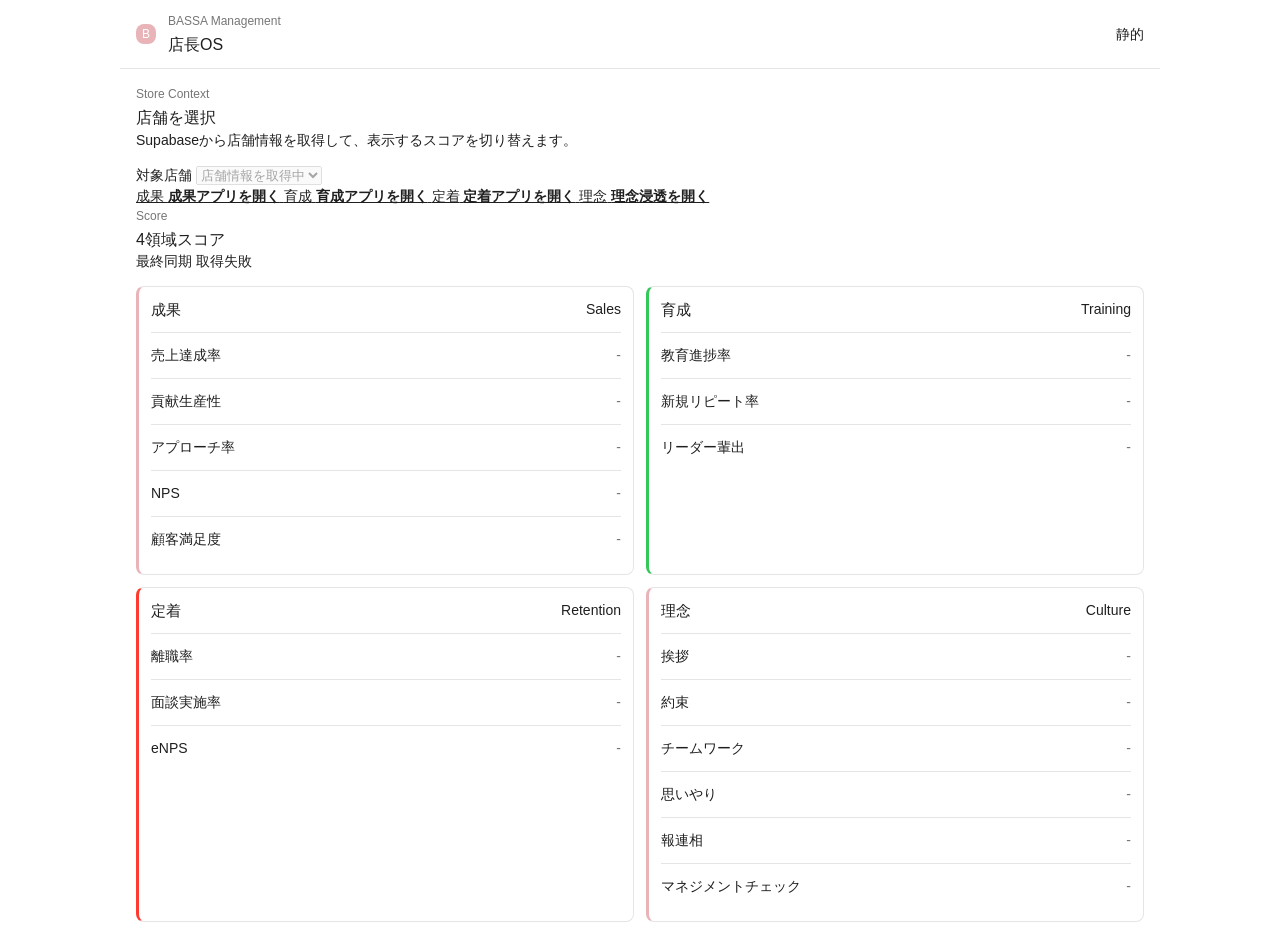
==== commit 5642eb24: "Update management-platform/index.html" ====
--- a/management-platform/index.html
+++ b/management-platform/index.html
@@ -4,7 +4,7 @@
     <meta charset="utf-8" />
     <meta name="viewport" content="width=device-width, initial-scale=1" />
     <title>店長Management Platform</title>
-    <meta name="description" content="店長評価4領域のアプリリンクと主要スコアを確認するTOP画面" />
+    <meta name="description" content="店長評価4領域のアプリリンク、店舗選択、主要スコアを確認するTOP画面" />
     <link rel="stylesheet" href="./styles.css" />
   </head>
   <body>
@@ -18,90 +18,96 @@
             <h1>店長OS</h1>
           </div>
         </div>
-        <div class="context-panel" aria-label="店舗コンテキスト">
-          <span id="storeName">店舗未選択</span>
+        <div class="header-status" aria-label="接続状態">
           <span id="connectionState">接続確認中</span>
         </div>
       </header>
 
       <main>
-        <section class="page-intro" aria-labelledby="page-title">
+        <section class="control-panel" aria-labelledby="control-title">
           <div>
-            <p class="eyebrow">Manager Score Hub</p>
-            <h2 id="page-title">4領域のスコアを見る</h2>
-            <p>各アプリへの入口と、店長評価に関わる主要スコアを一覧で確認します。</p>
+            <p class="eyebrow">Store Context</p>
+            <h2 id="control-title">店舗を選択</h2>
+            <p id="storeHelp">Supabaseから店舗情報を取得して、表示するスコアを切り替えます。</p>
           </div>
-          <div class="sync-card" aria-label="同期状態">
-            <span class="metric-label">最終同期</span>
-            <strong id="lastSyncedAt">-</strong>
-          </div>
+          <label class="store-select-wrap" for="storeSelect">
+            <span>対象店舗</span>
+            <select id="storeSelect" name="storeSelect" disabled>
+              <option value="">店舗情報を取得中</option>
+            </select>
+          </label>
         </section>
 
-        <section class="score-grid" id="score-grid" aria-label="店長評価スコア一覧">
-          <article class="score-card" data-domain="sales">
-            <div class="card-heading">
-              <div>
-                <span class="domain-icon" aria-hidden="true">📈</span>
-                <h3>成果</h3>
-              </div>
-              <a class="app-link" href="https://script.google.com/macros/s/AKfycbyZo63D_wNZaDIaAtHycoyLkWolAkKbf4u1-_vK8gCiveAQz0XOMLBEYVB-SSQOfNx4/exec" target="_blank" rel="noopener noreferrer">成果アプリ</a>
+        <section class="app-launch" aria-label="各アプリへのリンク">
+          <a class="launch-card" href="https://script.google.com/macros/s/AKfycbyZo63D_wNZaDIaAtHycoyLkWolAkKbf4u1-_vK8gCiveAQz0XOMLBEYVB-SSQOfNx4/exec" target="_blank" rel="noopener noreferrer">
+            <span>成果</span>
+            <strong>成果アプリを開く</strong>
+          </a>
+          <a class="launch-card" href="https://script.google.com/a/macros/idea-nov.com/s/AKfycbxKLThF4TN18-OwaOFKbqwoPPSAHB7HH4v3_IkTXEmAGrhDJyzS1GfkfC1GFGiA7vUZew/exec?page=home" target="_blank" rel="noopener noreferrer">
+            <span>育成</span>
+            <strong>育成アプリを開く</strong>
+          </a>
+          <a class="launch-card" href="https://script.google.com/a/macros/idea-nov.com/s/AKfycbwW8YZDEC_KAcWTD1Xym1un5qFlgoDW9KzBvENLfnbrCECn0WUTMC3d2RikfP9NiAER/exec" target="_blank" rel="noopener noreferrer">
+            <span>定着</span>
+            <strong>定着アプリを開く</strong>
+          </a>
+          <a class="launch-card" href="./culture/">
+            <span>理念</span>
+            <strong>理念浸透を開く</strong>
+          </a>
+        </section>
+
+        <section class="score-section" aria-labelledby="score-title">
+          <div class="section-heading">
+            <div>
+              <p class="eyebrow">Score</p>
+              <h2 id="score-title">4領域スコア</h2>
             </div>
-            <dl class="score-list">
-              <div><dt>売上達成率</dt><dd data-score="sales.salesAchievement">-</dd></div>
-              <div><dt>貢献生産性</dt><dd data-score="sales.contributionProductivity">-</dd></div>
-              <div><dt>アプローチ率</dt><dd data-score="sales.approachRate">-</dd></div>
-              <div><dt>NPS</dt><dd data-score="sales.nps">-</dd></div>
-              <div><dt>顧客満足度</dt><dd data-score="sales.customerSatisfaction">-</dd></div>
-            </dl>
-          </article>
+            <p>最終同期 <span id="lastSyncedAt">-</span></p>
+          </div>
 
-          <article class="score-card" data-domain="training">
-            <div class="card-heading">
-              <div>
-                <span class="domain-icon" aria-hidden="true">🌱</span>
-                <h3>育成</h3>
-              </div>
-              <a class="app-link" href="https://script.google.com/a/macros/idea-nov.com/s/AKfycbxKLThF4TN18-OwaOFKbqwoPPSAHB7HH4v3_IkTXEmAGrhDJyzS1GfkfC1GFGiA7vUZew/exec?page=home" target="_blank" rel="noopener noreferrer">育成アプリ</a>
-            </div>
-            <dl class="score-list">
-              <div><dt>教育進捗率</dt><dd data-score="training.educationProgress">-</dd></div>
-              <div><dt>新規リピート率</dt><dd data-score="training.newRepeatRate">-</dd></div>
-              <div><dt>リーダー輩出</dt><dd data-score="training.leaderDevelopment">-</dd></div>
-            </dl>
-          </article>
+          <div class="score-grid" id="score-grid" aria-label="店長評価スコア一覧">
+            <article class="score-card" data-domain="sales">
+              <div class="card-heading"><h3>成果</h3><span>Sales</span></div>
+              <dl class="score-list">
+                <div><dt>売上達成率</dt><dd data-score="sales.salesAchievement">-</dd></div>
+                <div><dt>貢献生産性</dt><dd data-score="sales.contributionProductivity">-</dd></div>
+                <div><dt>アプローチ率</dt><dd data-score="sales.approachRate">-</dd></div>
+                <div><dt>NPS</dt><dd data-score="sales.nps">-</dd></div>
+                <div><dt>顧客満足度</dt><dd data-score="sales.customerSatisfaction">-</dd></div>
+              </dl>
+            </article>
 
-          <article class="score-card" data-domain="retention">
-            <div class="card-heading">
-              <div>
-                <span class="domain-icon" aria-hidden="true">🤝</span>
-                <h3>定着</h3>
-              </div>
-              <a class="app-link" href="https://script.google.com/a/macros/idea-nov.com/s/AKfycbwW8YZDEC_KAcWTD1Xym1un5qFlgoDW9KzBvENLfnbrCECn0WUTMC3d2RikfP9NiAER/exec" target="_blank" rel="noopener noreferrer">定着アプリ</a>
-            </div>
-            <dl class="score-list">
-              <div><dt>離職率</dt><dd data-score="retention.turnoverRate">-</dd></div>
-              <div><dt>面談実施率</dt><dd data-score="retention.interviewRate">-</dd></div>
-              <div><dt>eNPS</dt><dd data-score="retention.enps">-</dd></div>
-            </dl>
-          </article>
+            <article class="score-card" data-domain="training">
+              <div class="card-heading"><h3>育成</h3><span>Training</span></div>
+              <dl class="score-list">
+                <div><dt>教育進捗率</dt><dd data-score="training.educationProgress">-</dd></div>
+                <div><dt>新規リピート率</dt><dd data-score="training.newRepeatRate">-</dd></div>
+                <div><dt>リーダー輩出</dt><dd data-score="training.leaderDevelopment">-</dd></div>
+              </dl>
+            </article>
 
-          <article class="score-card" data-domain="culture">
-            <div class="card-heading">
-              <div>
-                <span class="domain-icon" aria-hidden="true">💬</span>
-                <h3>理念</h3>
-              </div>
-              <a class="app-link secondary" href="./culture/">理念アプリ</a>
-            </div>
-            <dl class="score-list">
-              <div><dt>挨拶</dt><dd data-score="culture.greeting">-</dd></div>
-              <div><dt>約束</dt><dd data-score="culture.promise">-</dd></div>
-              <div><dt>チームワーク</dt><dd data-score="culture.teamwork">-</dd></div>
-              <div><dt>思いやり</dt><dd data-score="culture.consideration">-</dd></div>
-              <div><dt>報連相</dt><dd data-score="culture.reporting">-</dd></div>
-              <div><dt>マネジメントチェック</dt><dd data-score="culture.managementCheck">-</dd></div>
-            </dl>
-          </article>
+            <article class="score-card" data-domain="retention">
+              <div class="card-heading"><h3>定着</h3><span>Retention</span></div>
+              <dl class="score-list">
+                <div><dt>離職率</dt><dd data-score="retention.turnoverRate">-</dd></div>
+                <div><dt>面談実施率</dt><dd data-score="retention.interviewRate">-</dd></div>
+                <div><dt>eNPS</dt><dd data-score="retention.enps">-</dd></div>
+              </dl>
+            </article>
+
+            <article class="score-card" data-domain="culture">
+              <div class="card-heading"><h3>理念</h3><span>Culture</span></div>
+              <dl class="score-list">
+                <div><dt>挨拶</dt><dd data-score="culture.greeting">-</dd></div>
+                <div><dt>約束</dt><dd data-score="culture.promise">-</dd></div>
+                <div><dt>チームワーク</dt><dd data-score="culture.teamwork">-</dd></div>
+                <div><dt>思いやり</dt><dd data-score="culture.consideration">-</dd></div>
+                <div><dt>報連相</dt><dd data-score="culture.reporting">-</dd></div>
+                <div><dt>マネジメントチェック</dt><dd data-score="culture.managementCheck">-</dd></div>
+              </dl>
+            </article>
+          </div>
         </section>
       </main>
     </div>
--- a/management-platform/styles.css
+++ b/management-platform/styles.css
@@ -72,19 +72,16 @@
   color: #ffffff;
   font-size: 12px;
   font-weight: 500;
-  letter-spacing: 0;
 }
 .eyebrow {
   margin: 0 0 var(--spacing-xs);
   color: var(--text-secondary);
   font-size: 12px;
   font-weight: 400;
-  letter-spacing: 0;
-  text-transform: none;
 }
 h1, h2, h3, p { margin-top: 0; }
 h1, h2 { margin-bottom: 0; font-size: 16px; font-weight: 500; line-height: 1.4; }
-h3 { font-size: 15px; font-weight: 500; line-height: 1.4; }
+h3 { margin: 0; font-size: 15px; font-weight: 500; line-height: 1.4; }
 .context-panel { display: flex; align-items: center; gap: var(--spacing-sm); color: var(--text-secondary); font-size: 13px; }
 .context-panel span {
   min-height: 32px;
@@ -96,98 +93,66 @@
   padding: 6px var(--spacing-md);
 }
 
-.hero {
+.page-intro {
   display: grid;
-  grid-template-columns: minmax(0, 1fr) minmax(260px, 340px);
+  grid-template-columns: minmax(0, 1fr) 220px;
   gap: var(--spacing-md);
   align-items: stretch;
-  margin-top: var(--spacing-md);
+  margin-bottom: var(--spacing-lg);
   padding: var(--spacing-md) var(--spacing-lg);
   border: 1px solid var(--border-light);
   border-left: 3px solid var(--color-bassa);
   border-radius: var(--radius-md);
   background: #fffaf0;
 }
-.hero-copy { max-width: 680px; align-self: center; }
-.hero h2 { margin-bottom: var(--spacing-sm); font-size: 16px; font-weight: 500; line-height: 1.4; letter-spacing: 0; }
-.hero p:not(.eyebrow) { max-width: 680px; margin-bottom: 0; color: var(--text-primary); font-size: 14px; }
-.today-board { display: grid; grid-template-columns: 1fr; gap: var(--spacing-sm); align-content: center; }
-.today-board > div {
-  min-height: 56px;
+.page-intro p:not(.eyebrow) {
+  max-width: 680px;
+  margin: var(--spacing-sm) 0 0;
+  color: var(--text-primary);
+}
+.sync-card {
+  min-height: 64px;
+  display: flex;
+  flex-direction: column;
+  justify-content: center;
+  gap: var(--spacing-xs);
+  border: 1px solid var(--border-light);
+  border-radius: var(--radius-md);
+  background: var(--bg-primary);
+  padding: var(--spacing-md);
+}
+.metric-label { color: var(--text-secondary); font-size: 12px; font-weight: 400; }
+.sync-card strong { font-size: 14px; font-weight: 500; }
+
+.score-grid {
+  display: grid;
+  grid-template-columns: repeat(2, minmax(0, 1fr));
+  gap: var(--spacing-md);
+}
+.score-card {
+  display: flex;
+  flex-direction: column;
+  border: 1px solid var(--border-light);
+  border-radius: var(--radius-md);
+  background: var(--bg-primary);
+  padding: var(--spacing-md);
+}
+.score-card[data-domain="sales"] { border-left: 3px solid var(--color-bassa); }
+.score-card[data-domain="training"] { border-left: 3px solid var(--color-success); }
+.score-card[data-domain="retention"] { border-left: 3px solid var(--color-alert); }
+.score-card[data-domain="culture"] { border-left: 3px solid var(--color-bassa); }
+.card-heading {
   display: flex;
   align-items: center;
   justify-content: space-between;
   gap: var(--spacing-md);
-  border: 1px solid var(--border-light);
-  border-radius: var(--radius-md);
-  background: var(--bg-primary);
-  padding: var(--spacing-md);
-}
-.metric-label { color: var(--text-secondary); font-size: 12px; font-weight: 400; }
-.today-board strong { font-size: 20px; font-weight: 600; line-height: 1.2; }
-
-.quick-actions {
-  display: flex;
-  flex-wrap: wrap;
-  gap: var(--spacing-lg);
-  margin: var(--spacing-lg) 0;
-  border-bottom: 1px solid var(--border-light);
-}
-.quick-actions a {
-  min-height: 44px;
-  display: inline-flex;
-  align-items: center;
-  justify-content: center;
-  border-bottom: 2px solid transparent;
-  color: var(--text-secondary);
-  padding: var(--spacing-md) 0;
-  font-size: 14px;
-  font-weight: 500;
-  text-decoration: none;
-}
-.quick-actions a:first-child { color: var(--text-primary); border-bottom-color: var(--color-bassa); }
-.quick-actions a:hover, .quick-actions a:focus-visible {
-  color: var(--text-primary);
-  outline: none;
-  box-shadow: none;
-}
-
-.ops-strip {
-  display: grid;
-  grid-template-columns: repeat(3, minmax(0, 1fr));
-  gap: var(--spacing-md);
-  margin: 0 0 var(--spacing-lg);
-}
-.ops-strip > div {
-  min-height: 64px;
-  display: flex;
-  align-items: center;
-  justify-content: space-between;
-  gap: var(--spacing-md);
-  border: 1px solid var(--border-light);
-  border-radius: var(--radius-md);
-  background: var(--surface-soft);
-  padding: var(--spacing-md);
-}
-.ops-strip strong { font-size: 14px; font-weight: 500; text-align: right; }
-
-.section-heading { margin: var(--spacing-lg) 0 var(--spacing-md); }
-.section-heading h2, .focus-band h2, .integration-note h2 { margin-bottom: 0; font-size: 16px; font-weight: 500; line-height: 1.4; }
-.section-heading.compact { margin-bottom: var(--spacing-md); }
-.domain-grid { display: grid; grid-template-columns: repeat(2, minmax(0, 1fr)); gap: var(--spacing-md); }
-.domain-card {
-  min-height: 250px;
-  display: flex;
-  flex-direction: column;
-  border: 1px solid var(--border-light);
-  border-radius: var(--radius-md);
-  background: var(--bg-primary);
-  padding: var(--spacing-md);
-}
-.domain-card[data-status="risk"] { border-left: 3px solid var(--color-alert); }
-.domain-card[data-status="watch"] { border-left: 3px solid var(--color-bassa); }
-.domain-card[data-status="steady"] { border-left: 3px solid var(--color-success); }
-.card-topline { display: flex; align-items: center; justify-content: space-between; gap: var(--spacing-md); margin-bottom: var(--spacing-md); }
+  margin-bottom: var(--spacing-md);
+}
+.card-heading > div {
+  display: flex;
+  align-items: center;
+  gap: var(--spacing-sm);
+}
 .domain-icon {
   width: 32px;
   height: 32px;
@@ -197,109 +162,69 @@
   background: var(--surface-soft);
   font-size: 18px;
 }
-.domain-icon::after { content: none; }
-.status-chip {
-  min-height: 28px;
+.app-link {
+  min-height: 36px;
   display: inline-flex;
   align-items: center;
-  border-radius: var(--radius-md);
-  background: var(--surface-soft);
-  border: 1px solid var(--border-light);
-  color: var(--text-primary);
-  padding: 4px var(--spacing-sm);
-  font-size: 12px;
-  font-weight: 500;
-}
-.domain-card h3 { margin-bottom: var(--spacing-sm); font-size: 15px; font-weight: 500; line-height: 1.4; }
-.domain-card p { color: var(--text-primary); font-size: 14px; margin-bottom: var(--spacing-md); }
-.card-metrics { display: grid; grid-template-columns: 1fr 1fr; gap: var(--spacing-sm); margin: auto 0 var(--spacing-md); }
-.card-metrics div { border-top: 1px solid var(--border-light); padding-top: var(--spacing-sm); }
-.card-metrics dt { color: var(--text-secondary); font-size: 12px; font-weight: 400; }
-.card-metrics dd { margin: var(--spacing-xs) 0 0; font-size: 14px; font-weight: 400; }
-.card-link, .back-link {
-  min-height: 44px;
-  display: inline-flex;
-  align-items: center;
   justify-content: center;
   border-radius: var(--radius-md);
-  font-size: 14px;
-  text-decoration: none;
-  cursor: pointer;
-}
-.card-link {
-  width: 100%;
-  margin-top: auto;
   border: none;
   background: var(--color-bassa);
   color: #ffffff;
-  padding: var(--spacing-md) var(--spacing-lg);
+  padding: 8px var(--spacing-md);
+  font-size: 14px;
   font-weight: 600;
-}
-.card-link:hover, .card-link:focus-visible {
+  text-decoration: none;
+  white-space: nowrap;
+}
+.app-link.secondary {
+  background: var(--button-soft);
+  border: 1px solid var(--border-light);
+  color: var(--text-primary);
+  font-weight: 500;
+}
+.app-link:hover, .app-link:focus-visible {
   background: var(--color-bassa-hover);
   outline: none;
   box-shadow: 0 0 0 2px rgba(232, 180, 184, 0.15);
 }
-
-.today-actions { margin-top: var(--spacing-lg); }
-.action-board { display: grid; grid-template-columns: repeat(3, minmax(0, 1fr)); gap: var(--spacing-md); }
-.action-board article {
-  min-height: 132px;
-  border: 1px solid var(--border-light);
-  border-radius: var(--radius-md);
-  background: var(--bg-primary);
-  padding: var(--spacing-md);
-}
-.step-number {
-  width: 28px;
-  height: 28px;
-  display: inline-grid;
-  place-items: center;
-  border-radius: var(--radius-md);
-  background: var(--color-bassa);
-  color: #ffffff;
-  font-size: 14px;
-  font-weight: 500;
-  margin-bottom: var(--spacing-md);
-}
-.action-board h3 { margin-bottom: var(--spacing-sm); font-size: 15px; font-weight: 500; }
-.action-board p { color: var(--text-primary); margin-bottom: 0; font-size: 14px; }
-
-.focus-band, .integration-note {
-  margin-top: var(--spacing-lg);
-  border: 1px solid var(--border-light);
-  border-radius: var(--radius-md);
-  background: var(--bg-primary);
-  padding: var(--spacing-md);
-}
-.focus-band { display: grid; grid-template-columns: 220px minmax(0, 1fr); gap: var(--spacing-lg); }
-.focus-list { display: grid; gap: var(--spacing-sm); margin: 0; padding-left: 20px; }
-.focus-list li { padding-left: var(--spacing-xs); font-weight: 400; }
-.integration-note {
-  background: #fffaf0;
-  border-left: 3px solid var(--color-bassa);
-}
-.integration-note p:not(.eyebrow) { max-width: 680px; margin-bottom: 0; color: var(--text-primary); font-size: 13px; }
-
-.placeholder-page {
-  max-width: 680px;
-  margin-top: var(--spacing-lg);
-  border: 1px solid var(--border-light);
-  border-radius: var(--radius-md);
-  background: var(--bg-primary);
-  padding: var(--spacing-lg);
-}
-.placeholder-page h2 { margin-bottom: var(--spacing-sm); font-size: 16px; font-weight: 500; line-height: 1.4; letter-spacing: 0; }
-.placeholder-page p:not(.eyebrow) { color: var(--text-primary); }
-.back-link {
-  margin-top: var(--spacing-sm);
-  border: 1px solid var(--border-light);
-  background: var(--bg-primary);
-  color: var(--text-primary);
-  font-weight: 500;
-  padding: var(--spacing-md) var(--spacing-lg);
-}
-.back-link:hover, .back-link:focus-visible { background: var(--button-soft); }
+.app-link.secondary:hover, .app-link.secondary:focus-visible { background: #e0e0e0; }
+
+.score-list {
+  display: grid;
+  gap: 0;
+  margin: 0;
+}
+.score-list div {
+  min-height: 44px;
+  display: flex;
+  align-items: center;
+  justify-content: space-between;
+  gap: var(--spacing-md);
+  border-top: 1px solid var(--border-light);
+  padding: var(--spacing-md) 0;
+}
+.score-list dt {
+  color: var(--text-primary);
+  font-size: 14px;
+  font-weight: 400;
+}
+.score-list dd {
+  min-width: 64px;
+  margin: 0;
+  color: var(--text-primary);
+  font-size: 20px;
+  font-weight: 600;
+  line-height: 1.2;
+  text-align: right;
+}
+.score-list dd[data-state="empty"] {
+  color: var(--text-secondary);
+  font-size: 14px;
+  font-weight: 400;
+}
+.score-list dd[data-trend="good"] { color: var(--color-success); }
+.score-list dd[data-trend="alert"] { color: var(--color-alert); }
 
 :focus-visible {
   outline: none;
@@ -308,10 +233,7 @@
 }
 
 @media (max-width: 768px) {
-  .hero, .focus-band { grid-template-columns: 1fr; }
-  .domain-grid { grid-template-columns: 1fr; }
-  .ops-strip, .action-board { grid-template-columns: 1fr; }
-  .card-metrics { grid-template-columns: 1fr; }
+  .page-intro, .score-grid { grid-template-columns: 1fr; }
 }
 @media (max-width: 480px) {
   .app-shell { padding: var(--spacing-md); }
@@ -323,7 +245,7 @@
   }
   .context-panel { width: 100%; align-items: stretch; flex-direction: column; gap: var(--spacing-sm); }
   .context-panel span { width: 100%; }
-  .hero { margin-top: var(--spacing-md); padding: var(--spacing-md); }
-  .quick-actions { gap: var(--spacing-md); overflow-x: auto; flex-wrap: nowrap; }
-  .quick-actions a { flex: 0 0 auto; }
+  .page-intro { padding: var(--spacing-md); }
+  .card-heading { align-items: flex-start; flex-direction: column; }
+  .app-link { width: 100%; }
 }
